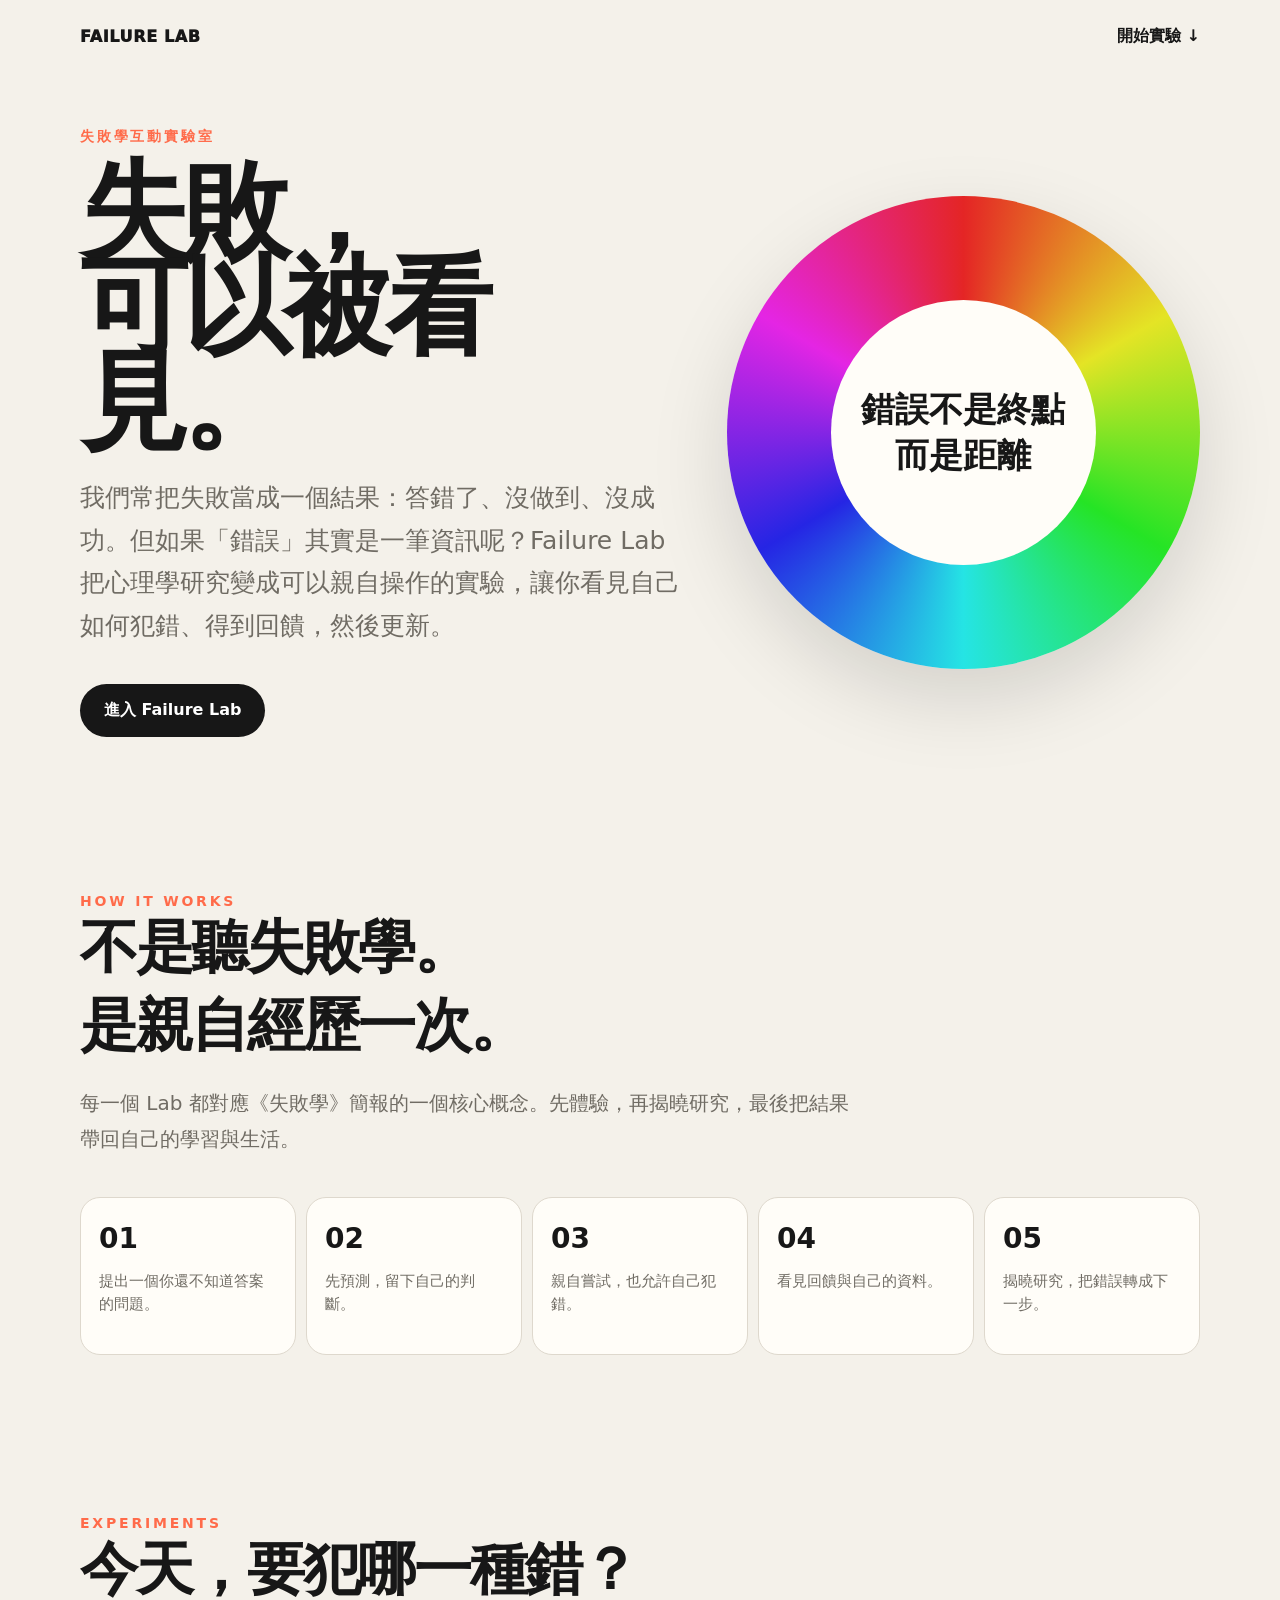
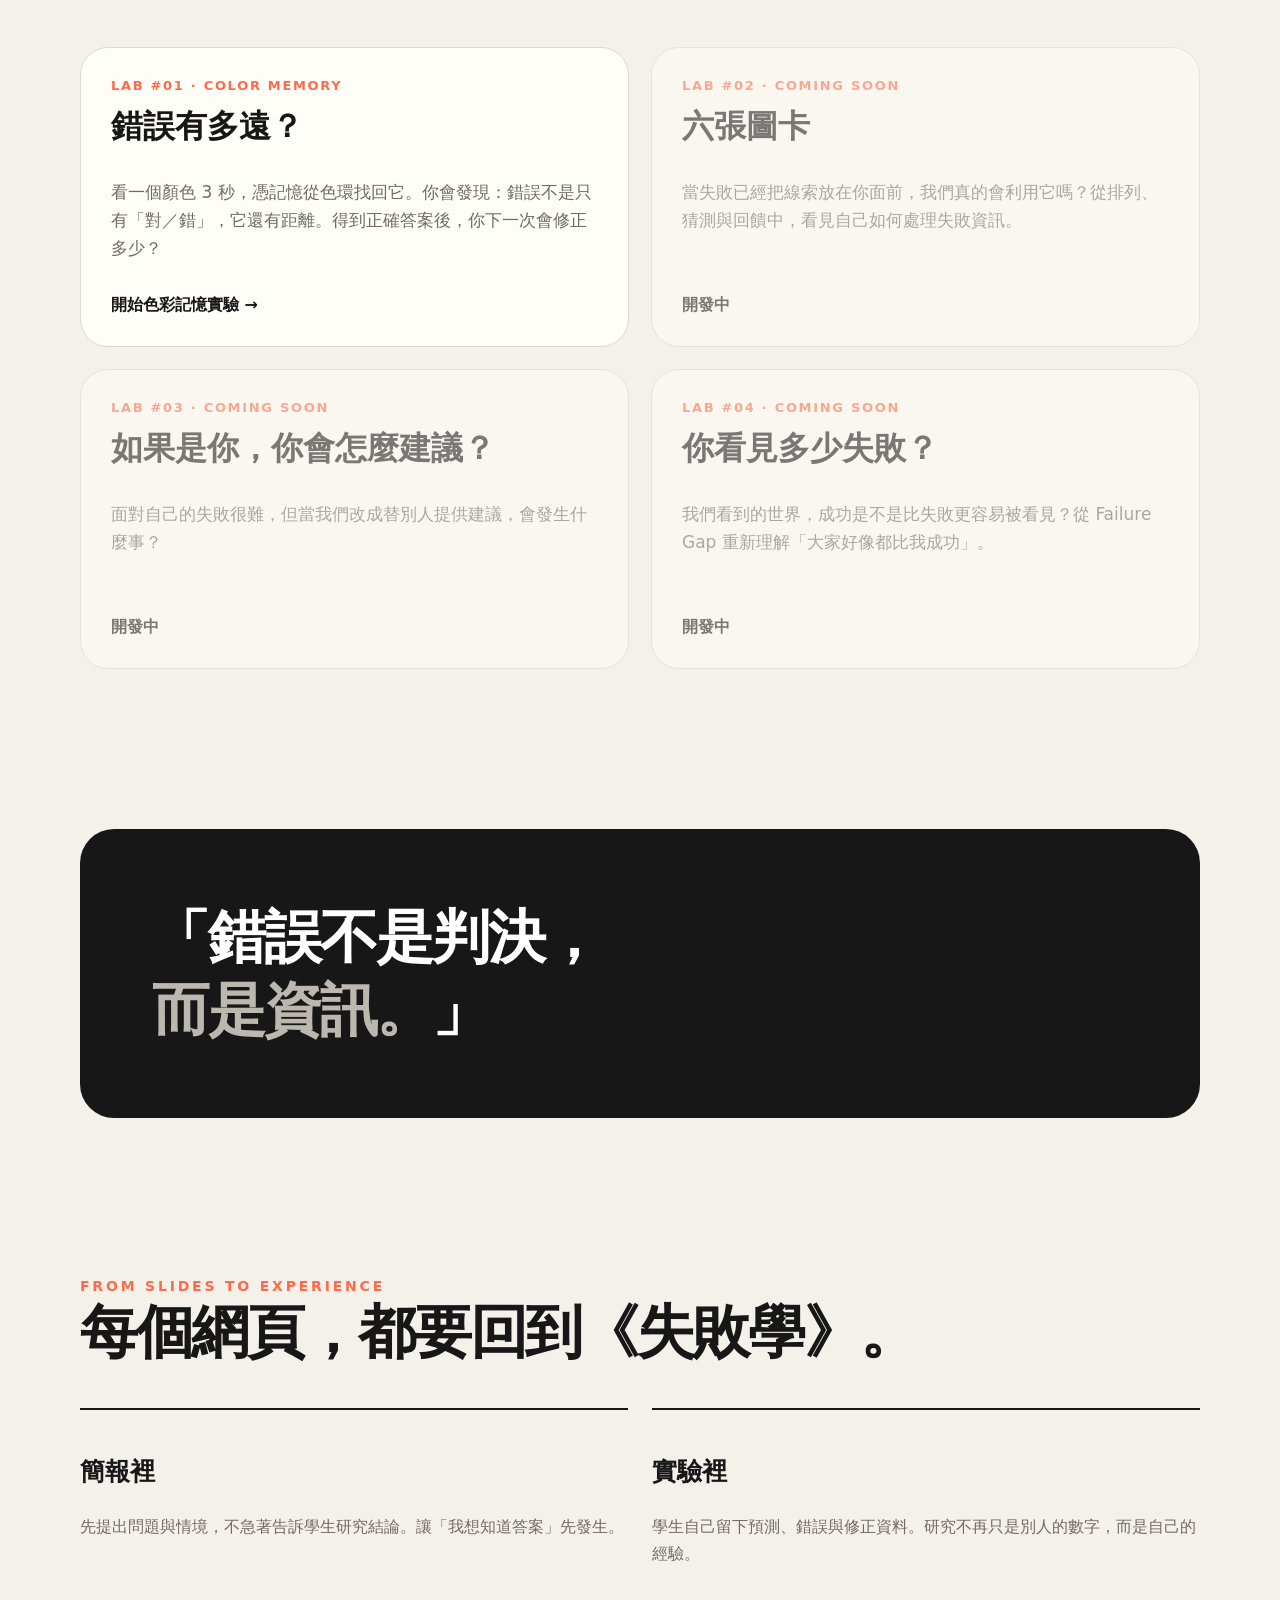
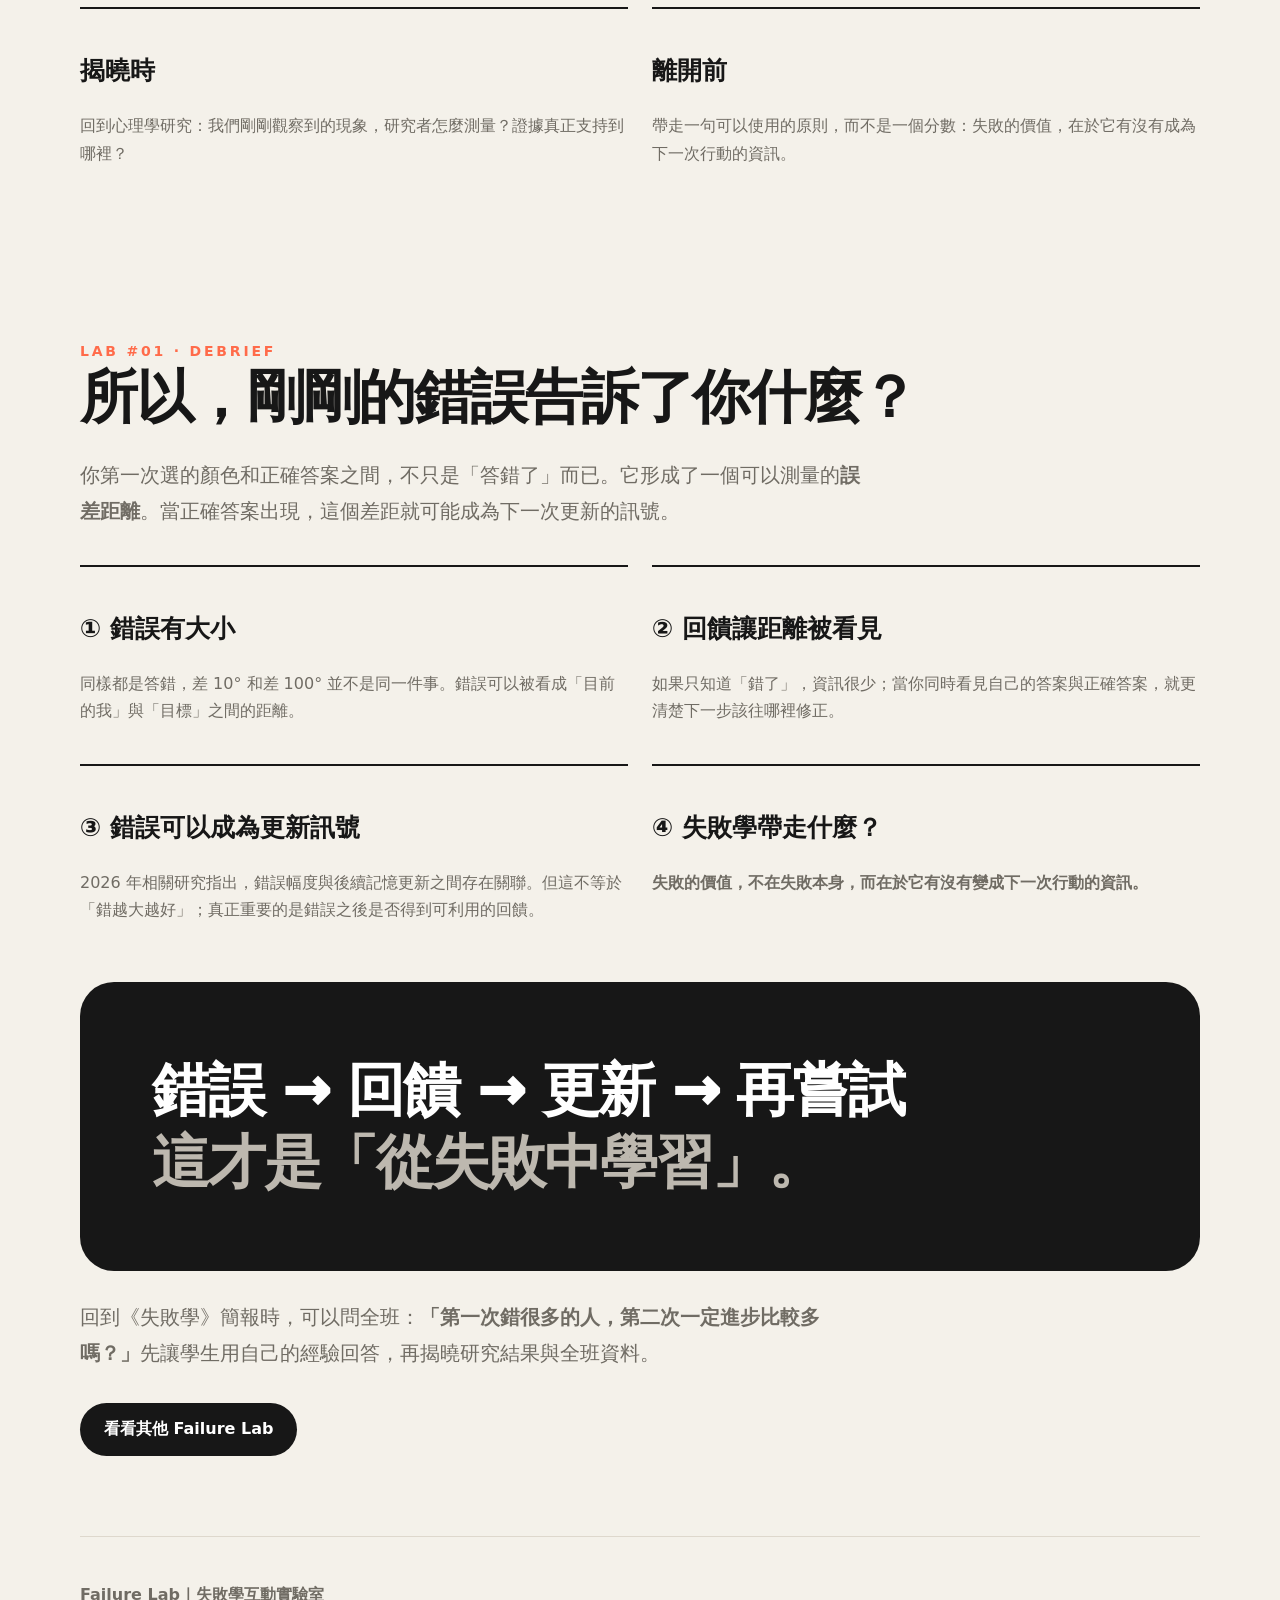
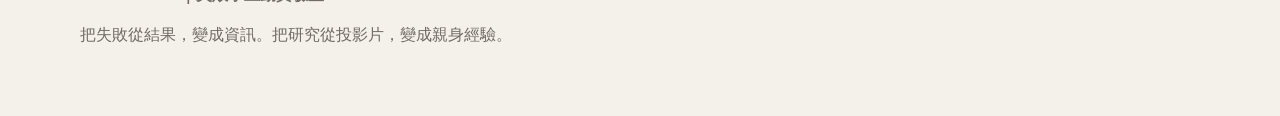
==== index.html @ 4420a2c9 "Add files via upload" ====
<!doctype html>
<html lang="zh-Hant">
<head>
<meta charset="utf-8">
<meta name="viewport" content="width=device-width,initial-scale=1">
<title>Failure Lab｜失敗學互動實驗室</title>
<style>
:root{--bg:#f4f1ea;--ink:#171717;--muted:#706c64;--paper:#fffdf8;--line:#ded8cd;--accent:#ff6b4a}
*{box-sizing:border-box}html{scroll-behavior:smooth}body{margin:0;background:var(--bg);color:var(--ink);font-family:system-ui,-apple-system,"Noto Sans TC","Microsoft JhengHei",sans-serif}
.wrap{width:min(1120px,calc(100% - 36px));margin:auto}.nav{height:72px;display:flex;align-items:center;justify-content:space-between}.brand{font-weight:950;letter-spacing:.04em}.nav a{color:inherit;text-decoration:none;font-weight:700}
.hero{min-height:74vh;display:grid;grid-template-columns:1.12fr .88fr;gap:44px;align-items:center;padding:56px 0 76px}.eyebrow{font-size:14px;font-weight:900;letter-spacing:.2em;color:var(--accent)}
h1{font-size:clamp(56px,9vw,108px);line-height:.88;letter-spacing:-.06em;margin:18px 0 28px}.hero p{font-size:clamp(19px,2.2vw,25px);line-height:1.7;color:var(--muted);max-width:720px}
.btn{display:inline-block;background:var(--ink);color:white;text-decoration:none;padding:16px 24px;border-radius:999px;font-weight:900;margin-top:12px}
.visual{aspect-ratio:1;border-radius:50%;background:conic-gradient(hsl(0 78% 52%),hsl(60 78% 52%),hsl(120 78% 52%),hsl(180 78% 52%),hsl(240 78% 52%),hsl(300 78% 52%),hsl(360 78% 52%));position:relative;box-shadow:0 30px 80px #0002}
.visual:after{content:"錯誤不是終點\A而是距離";white-space:pre;position:absolute;inset:22%;border-radius:50%;background:var(--paper);display:grid;place-items:center;text-align:center;font-size:clamp(20px,3vw,34px);font-weight:950;line-height:1.35}
section{padding:80px 0}.section-title{font-size:clamp(36px,5vw,58px);letter-spacing:-.04em;margin:0 0 18px}.lead{font-size:20px;line-height:1.8;color:var(--muted);max-width:780px}
.flow{display:grid;grid-template-columns:repeat(5,1fr);gap:10px;margin-top:40px}.step{background:var(--paper);border:1px solid var(--line);border-radius:20px;padding:24px 18px;min-height:145px}.step b{font-size:28px}.step p{font-size:15px;color:var(--muted);line-height:1.5}
.labs{display:grid;grid-template-columns:repeat(2,1fr);gap:22px;margin-top:38px}.lab{background:var(--paper);border:1px solid var(--line);border-radius:28px;padding:30px;min-height:300px;display:flex;flex-direction:column}.tag{font-size:13px;font-weight:900;letter-spacing:.13em;color:var(--accent)}.lab h3{font-size:32px;margin:12px 0}.lab p{color:var(--muted);font-size:17px;line-height:1.65}.lab a{margin-top:auto;color:var(--ink);font-weight:900;text-decoration:none}.soon{opacity:.55}
.quote{background:var(--ink);color:white;border-radius:34px;padding:clamp(34px,6vw,72px);font-size:clamp(30px,5vw,58px);font-weight:950;line-height:1.25;letter-spacing:-.035em}.quote span{color:#bdb8af}
.bridge{display:grid;grid-template-columns:1fr 1fr;gap:24px;margin-top:36px}.panel{border-top:2px solid var(--ink);padding-top:20px}.panel h3{font-size:25px}.panel p{color:var(--muted);line-height:1.7}
footer{padding:48px 0 70px;color:var(--muted);border-top:1px solid var(--line)}
@media(max-width:760px){.hero{grid-template-columns:1fr;min-height:auto}.visual{width:min(82vw,430px);margin:auto}.flow{grid-template-columns:1fr 1fr}.labs,.bridge{grid-template-columns:1fr}.hero{padding-top:35px}h1{font-size:64px}}
</style>
</head>
<body>
<div class="wrap">
<nav class="nav"><div class="brand">FAILURE LAB</div><a href="#labs">開始實驗 ↓</a></nav>
<header class="hero">
<div>
<div class="eyebrow">失敗學互動實驗室</div>
<h1>失敗，<br>可以被看見。</h1>
<p>我們常把失敗當成一個結果：答錯了、沒做到、沒成功。但如果「錯誤」其實是一筆資訊呢？Failure Lab 把心理學研究變成可以親自操作的實驗，讓你看見自己如何犯錯、得到回饋，然後更新。</p>
<a class="btn" href="#labs">進入 Failure Lab</a>
</div>
<div class="visual"></div>
</header>

<section>
<div class="eyebrow">HOW IT WORKS</div>
<h2 class="section-title">不是聽失敗學。<br>是親自經歷一次。</h2>
<p class="lead">每一個 Lab 都對應《失敗學》簡報的一個核心概念。先體驗，再揭曉研究，最後把結果帶回自己的學習與生活。</p>
<div class="flow">
<div class="step"><b>01</b><p>提出一個你還不知道答案的問題。</p></div>
<div class="step"><b>02</b><p>先預測，留下自己的判斷。</p></div>
<div class="step"><b>03</b><p>親自嘗試，也允許自己犯錯。</p></div>
<div class="step"><b>04</b><p>看見回饋與自己的資料。</p></div>
<div class="step"><b>05</b><p>揭曉研究，把錯誤轉成下一步。</p></div>
</div>
</section>

<section id="labs">
<div class="eyebrow">EXPERIMENTS</div>
<h2 class="section-title">今天，要犯哪一種錯？</h2>
<div class="labs">
<article class="lab">
<div class="tag">LAB #01 · COLOR MEMORY</div>
<h3>錯誤有多遠？</h3>
<p>看一個顏色 3 秒，憑記憶從色環找回它。你會發現：錯誤不是只有「對／錯」，它還有距離。得到正確答案後，你下一次會修正多少？</p>
<a href="color-memory/index.html">開始色彩記憶實驗 →</a>
</article>
<article class="lab soon">
<div class="tag">LAB #02 · COMING SOON</div>
<h3>六張圖卡</h3>
<p>當失敗已經把線索放在你面前，我們真的會利用它嗎？從排列、猜測與回饋中，看見自己如何處理失敗資訊。</p>
<a href="javascript:void(0)">開發中</a>
</article>
<article class="lab soon">
<div class="tag">LAB #03 · COMING SOON</div>
<h3>如果是你，你會怎麼建議？</h3>
<p>面對自己的失敗很難，但當我們改成替別人提供建議，會發生什麼事？</p>
<a href="javascript:void(0)">開發中</a>
</article>
<article class="lab soon">
<div class="tag">LAB #04 · COMING SOON</div>
<h3>你看見多少失敗？</h3>
<p>我們看到的世界，成功是不是比失敗更容易被看見？從 Failure Gap 重新理解「大家好像都比我成功」。</p>
<a href="javascript:void(0)">開發中</a>
</article>
</div>
</section>

<section>
<div class="quote">「錯誤不是判決，<br><span>而是資訊。</span>」</div>
</section>

<section>
<div class="eyebrow">FROM SLIDES TO EXPERIENCE</div>
<h2 class="section-title">每個網頁，都要回到《失敗學》。</h2>
<div class="bridge">
<div class="panel"><h3>簡報裡</h3><p>先提出問題與情境，不急著告訴學生研究結論。讓「我想知道答案」先發生。</p></div>
<div class="panel"><h3>實驗裡</h3><p>學生自己留下預測、錯誤與修正資料。研究不再只是別人的數字，而是自己的經驗。</p></div>
<div class="panel"><h3>揭曉時</h3><p>回到心理學研究：我們剛剛觀察到的現象，研究者怎麼測量？證據真正支持到哪裡？</p></div>
<div class="panel"><h3>離開前</h3><p>帶走一句可以使用的原則，而不是一個分數：失敗的價值，在於它有沒有成為下一次行動的資訊。</p></div>
</div>
</section>


<section id="lab01-conclusion">
<div class="eyebrow">LAB #01 · DEBRIEF</div>
<h2 class="section-title">所以，剛剛的錯誤告訴了你什麼？</h2>
<p class="lead">你第一次選的顏色和正確答案之間，不只是「答錯了」而已。它形成了一個可以測量的<strong>誤差距離</strong>。當正確答案出現，這個差距就可能成為下一次更新的訊號。</p>
<div class="bridge">
<div class="panel"><h3>① 錯誤有大小</h3><p>同樣都是答錯，差 10° 和差 100° 並不是同一件事。錯誤可以被看成「目前的我」與「目標」之間的距離。</p></div>
<div class="panel"><h3>② 回饋讓距離被看見</h3><p>如果只知道「錯了」，資訊很少；當你同時看見自己的答案與正確答案，就更清楚下一步該往哪裡修正。</p></div>
<div class="panel"><h3>③ 錯誤可以成為更新訊號</h3><p>2026 年相關研究指出，錯誤幅度與後續記憶更新之間存在關聯。但這不等於「錯越大越好」；真正重要的是錯誤之後是否得到可利用的回饋。</p></div>
<div class="panel"><h3>④ 失敗學帶走什麼？</h3><p><strong>失敗的價值，不在失敗本身，而在於它有沒有變成下一次行動的資訊。</strong></p></div>
</div>
<div class="quote" style="margin-top:42px">錯誤 → 回饋 → 更新 → 再嘗試<br><span>這才是「從失敗中學習」。</span></div>
<p class="lead" style="margin-top:28px">回到《失敗學》簡報時，可以問全班：<strong>「第一次錯很多的人，第二次一定進步比較多嗎？」</strong>先讓學生用自己的經驗回答，再揭曉研究結果與全班資料。</p>
<a class="btn" href="#labs">看看其他 Failure Lab</a>
</section>

<footer><b>Failure Lab｜失敗學互動實驗室</b><br><br>把失敗從結果，變成資訊。把研究從投影片，變成親身經驗。</footer>
</div>
</body></html>
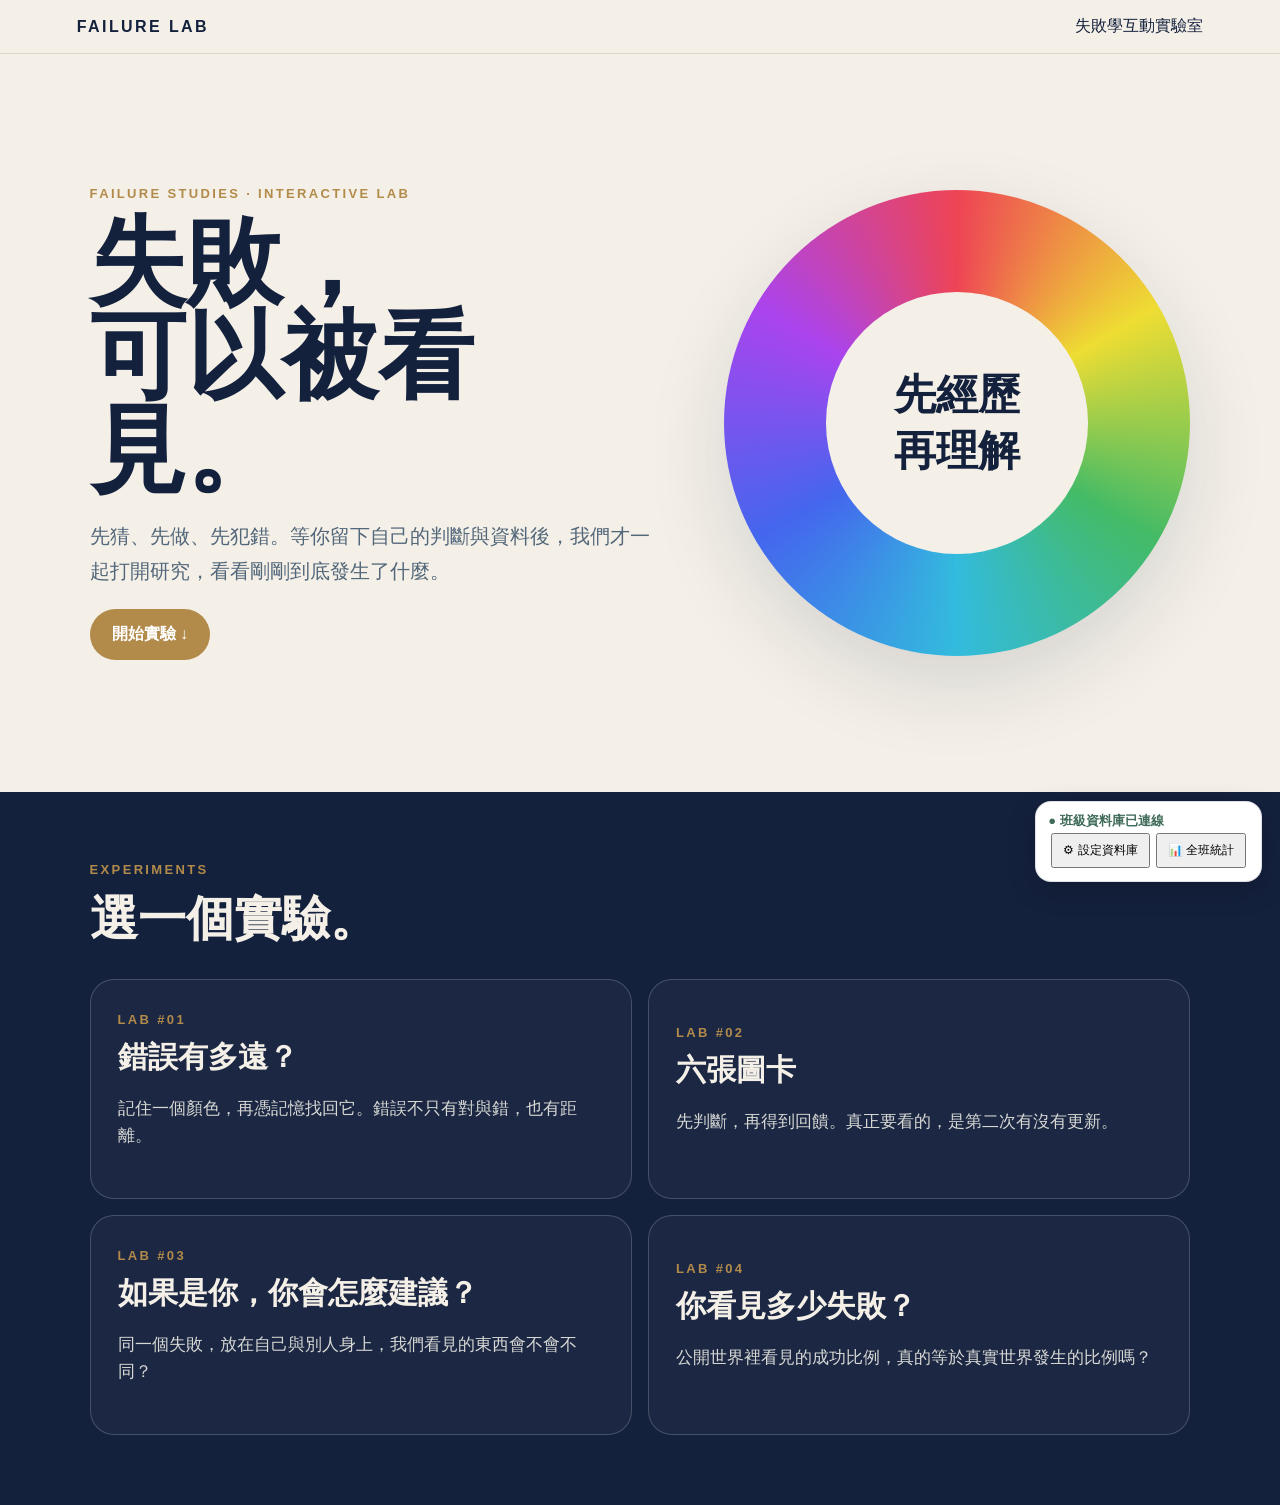
==== commit 3a3c1d98: "Add files via upload" ====
--- a/index.html
+++ b/index.html
@@ -1,115 +1,241 @@
 <!doctype html>
-<html lang="zh-Hant">
-<head>
-<meta charset="utf-8">
-<meta name="viewport" content="width=device-width,initial-scale=1">
+<html lang="zh-Hant"><head><meta charset="utf-8"><meta name="viewport" content="width=device-width,initial-scale=1">
 <title>Failure Lab｜失敗學互動實驗室</title>
 <style>
-:root{--bg:#f4f1ea;--ink:#171717;--muted:#706c64;--paper:#fffdf8;--line:#ded8cd;--accent:#ff6b4a}
-*{box-sizing:border-box}html{scroll-behavior:smooth}body{margin:0;background:var(--bg);color:var(--ink);font-family:system-ui,-apple-system,"Noto Sans TC","Microsoft JhengHei",sans-serif}
-.wrap{width:min(1120px,calc(100% - 36px));margin:auto}.nav{height:72px;display:flex;align-items:center;justify-content:space-between}.brand{font-weight:950;letter-spacing:.04em}.nav a{color:inherit;text-decoration:none;font-weight:700}
-.hero{min-height:74vh;display:grid;grid-template-columns:1.12fr .88fr;gap:44px;align-items:center;padding:56px 0 76px}.eyebrow{font-size:14px;font-weight:900;letter-spacing:.2em;color:var(--accent)}
-h1{font-size:clamp(56px,9vw,108px);line-height:.88;letter-spacing:-.06em;margin:18px 0 28px}.hero p{font-size:clamp(19px,2.2vw,25px);line-height:1.7;color:var(--muted);max-width:720px}
-.btn{display:inline-block;background:var(--ink);color:white;text-decoration:none;padding:16px 24px;border-radius:999px;font-weight:900;margin-top:12px}
-.visual{aspect-ratio:1;border-radius:50%;background:conic-gradient(hsl(0 78% 52%),hsl(60 78% 52%),hsl(120 78% 52%),hsl(180 78% 52%),hsl(240 78% 52%),hsl(300 78% 52%),hsl(360 78% 52%));position:relative;box-shadow:0 30px 80px #0002}
-.visual:after{content:"錯誤不是終點\A而是距離";white-space:pre;position:absolute;inset:22%;border-radius:50%;background:var(--paper);display:grid;place-items:center;text-align:center;font-size:clamp(20px,3vw,34px);font-weight:950;line-height:1.35}
-section{padding:80px 0}.section-title{font-size:clamp(36px,5vw,58px);letter-spacing:-.04em;margin:0 0 18px}.lead{font-size:20px;line-height:1.8;color:var(--muted);max-width:780px}
-.flow{display:grid;grid-template-columns:repeat(5,1fr);gap:10px;margin-top:40px}.step{background:var(--paper);border:1px solid var(--line);border-radius:20px;padding:24px 18px;min-height:145px}.step b{font-size:28px}.step p{font-size:15px;color:var(--muted);line-height:1.5}
-.labs{display:grid;grid-template-columns:repeat(2,1fr);gap:22px;margin-top:38px}.lab{background:var(--paper);border:1px solid var(--line);border-radius:28px;padding:30px;min-height:300px;display:flex;flex-direction:column}.tag{font-size:13px;font-weight:900;letter-spacing:.13em;color:var(--accent)}.lab h3{font-size:32px;margin:12px 0}.lab p{color:var(--muted);font-size:17px;line-height:1.65}.lab a{margin-top:auto;color:var(--ink);font-weight:900;text-decoration:none}.soon{opacity:.55}
-.quote{background:var(--ink);color:white;border-radius:34px;padding:clamp(34px,6vw,72px);font-size:clamp(30px,5vw,58px);font-weight:950;line-height:1.25;letter-spacing:-.035em}.quote span{color:#bdb8af}
-.bridge{display:grid;grid-template-columns:1fr 1fr;gap:24px;margin-top:36px}.panel{border-top:2px solid var(--ink);padding-top:20px}.panel h3{font-size:25px}.panel p{color:var(--muted);line-height:1.7}
-footer{padding:48px 0 70px;color:var(--muted);border-top:1px solid var(--line)}
-@media(max-width:760px){.hero{grid-template-columns:1fr;min-height:auto}.visual{width:min(82vw,430px);margin:auto}.flow{grid-template-columns:1fr 1fr}.labs,.bridge{grid-template-columns:1fr}.hero{padding-top:35px}h1{font-size:64px}}
-</style>
-</head>
-<body>
-<div class="wrap">
-<nav class="nav"><div class="brand">FAILURE LAB</div><a href="#labs">開始實驗 ↓</a></nav>
-<header class="hero">
-<div>
-<div class="eyebrow">失敗學互動實驗室</div>
-<h1>失敗，<br>可以被看見。</h1>
-<p>我們常把失敗當成一個結果：答錯了、沒做到、沒成功。但如果「錯誤」其實是一筆資訊呢？Failure Lab 把心理學研究變成可以親自操作的實驗，讓你看見自己如何犯錯、得到回饋，然後更新。</p>
-<a class="btn" href="#labs">進入 Failure Lab</a>
-</div>
-<div class="visual"></div>
-</header>
-
-<section>
-<div class="eyebrow">HOW IT WORKS</div>
-<h2 class="section-title">不是聽失敗學。<br>是親自經歷一次。</h2>
-<p class="lead">每一個 Lab 都對應《失敗學》簡報的一個核心概念。先體驗，再揭曉研究，最後把結果帶回自己的學習與生活。</p>
-<div class="flow">
-<div class="step"><b>01</b><p>提出一個你還不知道答案的問題。</p></div>
-<div class="step"><b>02</b><p>先預測，留下自己的判斷。</p></div>
-<div class="step"><b>03</b><p>親自嘗試，也允許自己犯錯。</p></div>
-<div class="step"><b>04</b><p>看見回饋與自己的資料。</p></div>
-<div class="step"><b>05</b><p>揭曉研究，把錯誤轉成下一步。</p></div>
-</div>
-</section>
-
-<section id="labs">
-<div class="eyebrow">EXPERIMENTS</div>
-<h2 class="section-title">今天，要犯哪一種錯？</h2>
-<div class="labs">
-<article class="lab">
-<div class="tag">LAB #01 · COLOR MEMORY</div>
-<h3>錯誤有多遠？</h3>
-<p>看一個顏色 3 秒，憑記憶從色環找回它。你會發現：錯誤不是只有「對／錯」，它還有距離。得到正確答案後，你下一次會修正多少？</p>
-<a href="color-memory/index.html">開始色彩記憶實驗 →</a>
-</article>
-<article class="lab soon">
-<div class="tag">LAB #02 · COMING SOON</div>
-<h3>六張圖卡</h3>
-<p>當失敗已經把線索放在你面前，我們真的會利用它嗎？從排列、猜測與回饋中，看見自己如何處理失敗資訊。</p>
-<a href="javascript:void(0)">開發中</a>
-</article>
-<article class="lab soon">
-<div class="tag">LAB #03 · COMING SOON</div>
-<h3>如果是你，你會怎麼建議？</h3>
-<p>面對自己的失敗很難，但當我們改成替別人提供建議，會發生什麼事？</p>
-<a href="javascript:void(0)">開發中</a>
-</article>
-<article class="lab soon">
-<div class="tag">LAB #04 · COMING SOON</div>
-<h3>你看見多少失敗？</h3>
-<p>我們看到的世界，成功是不是比失敗更容易被看見？從 Failure Gap 重新理解「大家好像都比我成功」。</p>
-<a href="javascript:void(0)">開發中</a>
-</article>
-</div>
-</section>
-
-<section>
-<div class="quote">「錯誤不是判決，<br><span>而是資訊。</span>」</div>
-</section>
-
-<section>
-<div class="eyebrow">FROM SLIDES TO EXPERIENCE</div>
-<h2 class="section-title">每個網頁，都要回到《失敗學》。</h2>
-<div class="bridge">
-<div class="panel"><h3>簡報裡</h3><p>先提出問題與情境，不急著告訴學生研究結論。讓「我想知道答案」先發生。</p></div>
-<div class="panel"><h3>實驗裡</h3><p>學生自己留下預測、錯誤與修正資料。研究不再只是別人的數字，而是自己的經驗。</p></div>
-<div class="panel"><h3>揭曉時</h3><p>回到心理學研究：我們剛剛觀察到的現象，研究者怎麼測量？證據真正支持到哪裡？</p></div>
-<div class="panel"><h3>離開前</h3><p>帶走一句可以使用的原則，而不是一個分數：失敗的價值，在於它有沒有成為下一次行動的資訊。</p></div>
-</div>
-</section>
-
-
-<section id="lab01-conclusion">
-<div class="eyebrow">LAB #01 · DEBRIEF</div>
-<h2 class="section-title">所以，剛剛的錯誤告訴了你什麼？</h2>
-<p class="lead">你第一次選的顏色和正確答案之間，不只是「答錯了」而已。它形成了一個可以測量的<strong>誤差距離</strong>。當正確答案出現，這個差距就可能成為下一次更新的訊號。</p>
-<div class="bridge">
-<div class="panel"><h3>① 錯誤有大小</h3><p>同樣都是答錯，差 10° 和差 100° 並不是同一件事。錯誤可以被看成「目前的我」與「目標」之間的距離。</p></div>
-<div class="panel"><h3>② 回饋讓距離被看見</h3><p>如果只知道「錯了」，資訊很少；當你同時看見自己的答案與正確答案，就更清楚下一步該往哪裡修正。</p></div>
-<div class="panel"><h3>③ 錯誤可以成為更新訊號</h3><p>2026 年相關研究指出，錯誤幅度與後續記憶更新之間存在關聯。但這不等於「錯越大越好」；真正重要的是錯誤之後是否得到可利用的回饋。</p></div>
-<div class="panel"><h3>④ 失敗學帶走什麼？</h3><p><strong>失敗的價值，不在失敗本身，而在於它有沒有變成下一次行動的資訊。</strong></p></div>
-</div>
-<div class="quote" style="margin-top:42px">錯誤 → 回饋 → 更新 → 再嘗試<br><span>這才是「從失敗中學習」。</span></div>
-<p class="lead" style="margin-top:28px">回到《失敗學》簡報時，可以問全班：<strong>「第一次錯很多的人，第二次一定進步比較多嗎？」</strong>先讓學生用自己的經驗回答，再揭曉研究結果與全班資料。</p>
-<a class="btn" href="#labs">看看其他 Failure Lab</a>
-</section>
-
-<footer><b>Failure Lab｜失敗學互動實驗室</b><br><br>把失敗從結果，變成資訊。把研究從投影片，變成親身經驗。</footer>
-</div>
-</body></html>+:root{--ivory:#F4F0E8;--navy:#14213D;--gold:#B28A4A;--storm:#53677A}
+*{box-sizing:border-box}body{margin:0;background:var(--ivory);color:var(--navy);font-family:"Microsoft JhengHei","Noto Sans TC",sans-serif}
+button{font:inherit;cursor:pointer}.screen{display:none;min-height:100vh}.screen.active{display:block}
+nav{display:flex;justify-content:space-between;align-items:center;padding:16px 6vw;border-bottom:1px solid #ddd5c8}.brand{font-weight:900;letter-spacing:.15em}.back{border:0;background:none;color:inherit;font-weight:700}
+.hero{min-height:82vh;display:grid;grid-template-columns:1.1fr .9fr;gap:5vw;align-items:center;padding:7vw}
+.k{font-size:13px;letter-spacing:.18em;color:var(--gold);font-weight:900}.hero h1,.labbox h1{font-size:clamp(44px,8vw,96px);line-height:.98;margin:14px 0 22px}.hero p,.labbox p{font-size:20px;line-height:1.75;color:var(--storm)}
+.wheel{aspect-ratio:1;border-radius:50%;background:conic-gradient(#e45,#ed3,#4b6,#3bd,#46e,#a4e,#e45);display:grid;place-items:center;box-shadow:0 30px 80px #14213D22}.wheel:after{content:"先經歷\A再理解";white-space:pre;display:grid;place-items:center;text-align:center;width:56%;aspect-ratio:1;border-radius:50%;background:var(--ivory);font-size:clamp(22px,4vw,42px);font-weight:900}
+.homeLabs{padding:70px 7vw;background:#14213D;color:#F4F0E8}.homeLabs h2{font-size:48px;margin:10px 0}.cards{display:grid;grid-template-columns:1fr 1fr;gap:16px;margin-top:28px}.card{border:1px solid #ffffff30;border-radius:24px;padding:27px;background:#ffffff08;text-align:left;color:#F4F0E8;min-height:220px}.card:hover{background:#ffffff10}.card h3{font-size:30px;margin:10px 0}.card p{color:#d7d8d4;font-size:17px;line-height:1.6}
+.labmain{min-height:calc(100vh - 60px);display:grid;place-items:center;padding:30px;background:#050607;color:#F4F0E8}.labbox{width:min(900px,96vw);background:#14213D;border:1px solid #53677A;border-radius:28px;padding:clamp(26px,5vw,52px);text-align:center}.labbox h1{font-size:clamp(38px,7vw,66px)}
+.primary,.choice{border:0;padding:15px 22px;border-radius:999px;font-weight:800}.primary{background:var(--gold);color:white}.choice{background:#F4F0E8;color:#14213D;border-radius:17px;min-height:80px}.grid{display:grid;grid-template-columns:1fr 1fr;gap:12px;margin:24px 0}.note{background:#F4F0E8;color:#14213D;text-align:left;border-radius:18px;padding:20px;margin:22px 0;line-height:1.7}.big{font-size:52px;font-weight:900}input[type=range]{width:90%}textarea{width:100%;min-height:130px;border:0;border-radius:16px;padding:15px;font:inherit}
+.reveal{text-align:left}.reveal h2{font-size:32px}.lecture{border-left:4px solid var(--gold);padding:13px 18px;margin:14px 0;background:#ffffff0a}.lecture b{color:#d5b477}.lecture p{font-size:17px;margin:7px 0;color:#ddd}.actions{display:flex;gap:10px;justify-content:center;flex-wrap:wrap;margin-top:25px}
+@media(max-width:750px){.hero{grid-template-columns:1fr}.cards,.grid{grid-template-columns:1fr}.wheel{max-width:420px}}
+
+.plantTray{display:grid;grid-template-columns:repeat(3,1fr);gap:12px;margin:20px 0}
+.plantCard{background:#fff;color:#14213D;border-radius:16px;padding:8px;border:2px solid transparent;cursor:grab;box-shadow:0 8px 24px #0002}
+.plantCard img{width:100%;height:125px;object-fit:cover;border-radius:11px;display:block}
+.plantCard strong{display:block;padding:9px 4px 5px;font-size:17px}
+.seasonGrid{display:grid;grid-template-columns:repeat(4,1fr);gap:10px;margin:20px 0}
+.seasonBox{min-height:185px;border:2px dashed #ffffff55;border-radius:18px;padding:10px;background:#ffffff08}
+.seasonBox h3{margin:2px 0 10px;color:#d5b477}.seasonBox.dragover{border-color:#B28A4A;background:#ffffff12}
+.seasonBox .plantCard{margin:8px 0}.seasonBox .plantCard img{height:75px}
+.compare{display:grid;grid-template-columns:1fr 1fr;gap:12px;text-align:left}.compare .note{margin:0}
+.minirow{padding:7px 0;border-bottom:1px solid #14213D22}.good{color:#46665B;font-weight:900}.changed{color:#A24A32;font-weight:900}
+@media(max-width:750px){.plantTray{grid-template-columns:repeat(2,1fr)}.seasonGrid{grid-template-columns:1fr 1fr}.compare{grid-template-columns:1fr}}
+
+.dbbar{position:fixed;right:18px;bottom:18px;z-index:50;background:#fff;color:#14213D;
+border:1px solid #14213D22;border-radius:16px;padding:10px 12px;box-shadow:0 8px 28px #0003;
+font-size:13px;max-width:320px}
+.dbbar button{padding:7px 10px;margin:3px;font-size:12px}
+.dbok{color:#3f6b58;font-weight:800}.dboff{color:#9a513f;font-weight:800}
+</style></head><body>
+
+<section id="home" class="screen active">
+<nav><div class="brand">FAILURE LAB</div><div>失敗學互動實驗室</div></nav>
+<header class="hero"><div><div class="k">FAILURE STUDIES · INTERACTIVE LAB</div><h1>失敗，<br>可以被看見。</h1><p>先猜、先做、先犯錯。等你留下自己的判斷與資料後，我們才一起打開研究，看看剛剛到底發生了什麼。</p><button class="primary" onclick="document.getElementById('labs').scrollIntoView()">開始實驗 ↓</button></div><div class="wheel"></div></header>
+<section id="labs" class="homeLabs"><div class="k">EXPERIMENTS</div><h2>選一個實驗。</h2><div class="cards">
+<button class="card" onclick="openLab('color')"><div class="k">LAB #01</div><h3>錯誤有多遠？</h3><p>記住一個顏色，再憑記憶找回它。錯誤不只有對與錯，也有距離。</p></button>
+<button class="card" onclick="openLab('cards')"><div class="k">LAB #02</div><h3>六張圖卡</h3><p>先判斷，再得到回饋。真正要看的，是第二次有沒有更新。</p></button>
+<button class="card" onclick="openLab('advice')"><div class="k">LAB #03</div><h3>如果是你，你會怎麼建議？</h3><p>同一個失敗，放在自己與別人身上，我們看見的東西會不會不同？</p></button>
+<button class="card" onclick="openLab('gap')"><div class="k">LAB #04</div><h3>你看見多少失敗？</h3><p>公開世界裡看見的成功比例，真的等於真實世界發生的比例嗎？</p></button>
+</div></section></section>
+
+<section id="lab" class="screen"><nav style="background:#050607;color:#F4F0E8;border-color:#ffffff22"><button class="back" onclick="goHome()">← FAILURE LAB</button><div>先體驗，再揭曉</div></nav><main class="labmain"><div id="box" class="labbox"></div></main></section>
+
+<script>
+
+const EMBEDDED_LECTURE_B64 = '[base64]/[base64]/PGJyPlDvvJrlj6bplovorJvogIXoppbnqpc8YnI+R++8mumggemdoue4veimvTxicj5S77ya6YeN5pKt55W26aCB5YuV55WrPGJyPkjvvJrlv6vmjbfpjbU8YnI+RXNj77ya5pS26LW36Z2i5p2/[base64]/55So5a6D44CCIiwKICAgICAgIlNUT1JZIjogIuS7iuWkqeS4jeaKiuaMq+aVl+e+juWMluaIkOW/heeEtueahOaIkOmVt+OAguaIkeWAkeimgee3tOe/kui+qOiqjeWFtuS4reeahOizh+ioiu+8jOWGjeaxuuWumuimgeW+gOWTquijoei1sOOAgiIsCiAgICAgICJQT0lOVCI6ICLkuI3mmK/mlZnkvaDkuI3opoHlpLHmlZfvvIzvvJvogIzmmK/mlZnkvaDmgI7purzkvb/nlKjlpLHmlZfjgIIiLAogICAgICAiVFJBTlNJVElPTiI6ICLmjqXokZfpgLLlhaXvvJrlvp7lj5fmjKvliLDph43llZ/[base64]/[base64]/lOOAgiIsCiAgICAgICJQT0lOVCI6ICLnnIvopovvvJvmib/[base64]/g+WVj+mhjOmWi+WPo++8mjAxIOeci+imi+WkseaVlyIsCiAgICAgICJTVE9SWSI6ICLoq4vmg7PotbfkuIDkvY3nnIvkvLzkuIDot6/poIbpgYLnmoTkurrjgILmiJHlgJHku4rlpKnlhYjkuI3liKTmlrfog73lipvvvIzlhYjmqqLmn6Xoh6rlt7Hnqbbnq5/[base64]/[base64]/poYzplovlj6PvvJrpgqPkupvnnIvotbfkvobpoIbpgYLnmoTkurrvvIznnJ/[base64]/vumPoSIsCiAgICAibm90ZXMiOiB7CiAgICAgICJPUEVOIjogIuS7pemAmeS4gOmggeeahOaguOW/g+WVj+mhjOmWi+WPo++8muaIkeWAkeeci+imi+eahO+8jOe2k+mBjumBuOaThyIsCiAgICAgICJTVE9SWSI6ICLlj6bkuIDlgbTmmK/mnKrlhazplovnmoTntpPpgY7vvJrmspLmnInlm57pn7PnmoTnlLPoq4vjgIHmlLnkuoblj4jmlLnnmoTnqL/ku7bjgILpgJnmmK/ml6XluLjkvovlrZDvvIzkuI3og73mjqjoq5bmr4/lgIvkurrmiJbmr4/[base64]/mlZnlrbjnpLrkvovvvJvkuI3kvZzngrrnoJTnqbbntZDoq5bjgIIiCiAgICB9CiAgfSwKICB7CiAgICAiaWQiOiA2LAogICAgImtpbmQiOiAiaGVybyIsCiAgICAidGl0bGUiOiBbCiAgICAgICLkvaDnnIvliLDnmoTvvIzlj6rmmK/msLTpnaLjgIIiCiAgICBdLAogICAgImJvZHkiOiBbXSwKICAgICJ2aXN1YWwiOiAiaWNlYmVyZyIsCiAgICAic3RhZ2UiOiAwLAogICAgIm9yaWdpbmFsVGl0bGUiOiAiSGVybyBWaXN1YWwgMDHvvJrlhrDlsbHlhajmma/lnJYiLAogICAgIm5vdGVzIjogewogICAgICAiT1BFTiI6ICLlhYjliKXmgKXokZforoDlrZfvvIznnIvnnIvmsLTpnaLkuIvpgoTmnInlpJrlsJHmnbHopb/[base64]/[base64]/g+WVj+mhjOmWi+WPo++8muWFqeeoruioiuiZn++8jOS4jeS4gOaoo+Wkp+iBsiIsCiAgICAgICJTVE9SWSI6ICLlj6/opovmgKfoiIfnmbznlJ/poLvnjofkuI3lkIzjgILlhazplovnmoTmiJDlsLHlrrnmmJPnlZnkuIvntIDpjITvvIznp4HkurrmjKvmipjlj6/og73mspLmnInooqvliIbkuqvjgILkuI3mmK/miYDmnInlpLHmlZfpg73ooqvpmrHol4/vvIzkuZ/kuI3mmK/miYDmnInmiJDlip/[base64]/[base64]/[base64]/[base64]/ooqvpmrHolL3vvJ8iLAogICAgIm5vdGVzIjogewogICAgICAiT1BFTiI6ICLku6XpgJnkuIDpoIHnmoTmoLjlv4PllY/[base64]/g+WVj+mhjOmWi+WPo++8muWIpeaLv+iHquW3seeahOW5leW+jOiKsee1ru+8jOWOu+avlOWIpeS6uueahOmgkOWRiueJh+OAgiIsCiAgICAgICJTVE9SWSI6ICIyNOWwj+aZguavjeW4tuiIhzLliIbpkJjpoJDlkYrmmK/mr5TllrvvvIzkuI3mmK/mmYLplpPkvb/[base64]/[base64]/[base64]/[base64]/poYzplovlj6PvvJrmiorjgIzku5blvojpoIbjgI3mlLnmiJDkuIDlgIvllY/[base64]/[base64]/poYzplovlj6PvvJrkvaDnnIvliLDnmoTlj6rmmK/ntZDmnpzvvIzkuI3mmK/mlbTlgIvpgY7nqIvjgILkvaDmspLnnIvliLDvvIzkuI3ku6PooajlroPmspLmnInnmbznlJ/[base64]/[base64]/kuYvmr43vvJ/[base64]/poYzplovlj6PvvJrlpLHmlZfngrrmiJDlip/[base64]/[base64]/[base64]/kuacquW/[base64]/kuacquW/[base64]/g+WVj+mhjOmWi+WPo++8muizh+ioiuebuOWQjO+8jOWtuOe/kuacquW/heebuOWQjCIsCiAgICAgICJTVE9SWSI6ICLnlKjmlrnlkJHmgKfmr5TovIPvvIzkuI3nlavmspLmnInljp/lp4vmlbjmk5rnmoTmn7Hni4DlnJbjgILliKrpmaTlpLHmlZfntYTkuIDlvovpmY3liLA1MCXjgIHlrozlhajoqJjkuI3kvY/lkoznn63mmqvlpLHljrvog73lipvnmoTms5vljJbjgILpgJnkuI3mmK/mr4/[base64]/[base64]/[base64]/vvJ/vvJvmiJHmmK/kuI3mmK/lvojlt67vvJ8iLAogICAgICAiVFJBTlNJVElPTiI6ICLmjqXokZfpgLLlhaXvvJrllY/poYzkuI3mmK/lpLHmlZfmspLmnInos4foqIrjgILmmK/[base64]/poYzkuI3mmK/[base64]/poYzplovlj6PvvJrllY/poYzkuI3mmK/lpLHmlZfmspLmnInos4foqIrjgILmmK/[base64]/[base64]/tei3r+W+ke+8jOS4pumdnuavj+WAi+S6uumDveW/heeEtui1sOWujOaVtOainemPiOOAguacgOW+jOS4gOagvOaYr+i8g+WwkeWtuOe/ku+8jOiAjOmdnuWujOWFqOaykuacieWtuOe/kuOAguipouWVj+ingOecvuWcqOWTquS4gOagvOacgOacieaEn+OAgiIsCiAgICAgICJQT0lOVCI6ICLlpLHmlZfvvJvoh6rmiJHlqIHohIXvvJvnp7vplovms6jmhI/lipvvvJvos4foqIrmnKromZXnkIbvvJvovIPlsJHlrbjnv5IiLAogICAgICAiVFJBTlNJVElPTiI6ICLmjqXokZfpgLLlhaXvvJrmj5vmiJDliKXkurrnmoTlpLHmlZflkaLvvJ/[base64]/[base64]/q+OAgiIsCiAgICAgICJQT0lOVCI6ICLnoJTnqbbkuK3nmoTml4Hop4DogIXvvIzvvJvkuZ/[base64]/neeVmeS6uueahOWwiuWatO+8jOS5n+S/neeVmeaDhee3kuOAguaKiuiqnuWPpeaUueaIkOWFt+mrlOS6i+S7tu+8jOaJjeacieWcsOaWueaqouafpeaWueazleOAgeeSsOWig+WSjOizh+a6kO+8jOS4pumdnuaKiuS6uueVtuS9nOapn+WZqOOAgiIsCiAgICAgICJQT0lOVCI6ICLmiJHmmK/lgIvmspLnlKjnmoTkurrvvJvpgJnmrKHmlrnms5XmspLmnInpgZTliLDpoJDmnJ8iLAogICAgICAiVFJBTlNJVElPTiI6ICLmjqXokZfpgLLlhaXvvJrlpLHmlZfluLbkvobnmoTos4fmlpnvvIzooqvoroDmh4LkuYvlvozvvIzmiY3lj6/[base64]/[base64]/poYzplovlj6PvvJrlpLHmlZfluLbkvobnmoTos4fmlpnvvIzooqvoroDmh4LkuYvlvozvvIzmiY3lj6/og73miJDngrrogIHluKvjgIIiLAogICAgICAiU1RPUlkiOiAi5L+d55WZ5Y6f56i/[base64]/teS4jeaYr+imgeaxguaEj+W/l+WKm+abtOW8t++8jOiAjOaYr+WVj++8muaAjuaoo+aJjeacieepuumWk+aKiuazqOaEj+WKm+enu+WbnuS+hu+8nyIsCiAgICAgICJQT0lOVCI6ICLlhYjliKXmgKXokZfopoHmsYLmjK/kvZzjgIIiLAogICAgICAiVFJBTlNJVElPTiI6ICLmjqXokZfpgLLlhaXvvJowMyDmib/[base64]/lj5flpLHmlZciCiAgICBdLAogICAgImJvZHkiOiBbCiAgICAgICLlpLHmlZfkuYvlvozvvIzlhYjliKXmgKXokZfmjK/kvZwiCiAgICBdLAogICAgInZpc3VhbCI6ICJyYWluIiwKICAgICJzdGFnZSI6IDEsCiAgICAib3JpZ2luYWxUaXRsZSI6ICLnrKzkuInorJvlsIHpnaIiLAogICAgIm5vdGVzIjogewogICAgICAiT1BFTiI6ICLku6XpgJnkuIDpoIHnmoTmoLjlv4PllY/poYzplovlj6PvvJowMyDmib/lj5flpLHmlZciLAogICAgICAiU1RPUlkiOiAi6YCZ5LiA6Kyb57Wm5oOF57eS55WZ5L2N572u44CC5om/[base64]/g+WVj+mhjOmWi+WPo++8mumCo+S6m+eGn+aCieeahOWuieaFsCIsCiAgICAgICJTVE9SWSI6ICLovJXogbLoroDlh7rvvIzkuI3lmLLnrJHoqqroqbHnmoTkurrjgILpgJnkupvoqbHlj6/og73lh7rmlrzlloTmhI/vvIzkvYbnlbbkuovkurrmraTliLvpnIDopoHnmoTkuZ/oqLHmmK/[base64]/mlZnlrbjnpLrkvovvvJvkuI3kvZzngrrnoJTnqbbntZDoq5bjgIIiCiAgICB9CiAgfSwKICB7CiAgICAiaWQiOiAzMSwKICAgICJraW5kIjogInF1b3RlIiwKICAgICJ0aXRsZSI6IFsKICAgICAgIuS4jeaYr+mMr++8jCIsCiAgICAgICLmmK/[base64]/gOeDiOaomeexpOOAguippuiRl+aUueWVj++8muS9oOePvuWcqOaDs+iiq+iBveimi++8jOmChOaYr+aDs+S4gOi1t+aDs+i+puazle+8n+S4jeimgeWBh+ioreaJgOacieWuieaFsOmDveeEoeaViOOAgiIsCiAgICAgICJQT0lOVCI6ICLkuI3mmK/pjK/vvIzmmK/lpKrml6nkuobjgIIiLAogICAgICAiVFJBTlNJVElPTiI6ICLmjqXokZfpgLLlhaXvvJrnl5voi6bvvIzlj6/[base64]/poYzplovlj6PvvJrnl5voi6bvvIzlj6/[base64]/[base64]/vvIzlhYjlnZDkuIDkuIvjgIIiLAogICAgICAiU1RPUlkiOiAi5Li76KeS5Z2Q5Zyo56qX5YmN5o+h6JGX5p2v5a2Q77yM5aSW6Z2i6YGT6Lev6KKr6Zuo6YGu5L2P44CC6YCZ5piv5om/[base64]/nianlrbjvvJrliY3poY3okYnnmoTpoLvlr6zljbHmqZ8iLAogICAgIm5vdGVzIjogewogICAgICAiT1BFTiI6ICLku6XpgJnkuIDpoIHnmoTmoLjlv4PllY/poYzplovlj6PvvJrpoqjmmrTkvZTmk5rkuobms6jmhI/[base64]/lj5foiIflronmlL7vvJvmg4Xnt5Lnt6nlkozvvJvlm57nnIvos4foqIoiLAogICAgICAiVFJBTlNJVElPTiI6ICLmjqXokZfpgLLlhaXvvJrpgJnmrKHmnIDorpPmiJHpm6Plj5fnmoTmmK/ku4DpurzvvJ/[base64]/[base64]/[base64]/g+WVj+mhjOmWi+WPo++8muiuk+aDs+azleiIh+iHquW3se+8jOeVmeS4gOm7nui3nemboiIsCiAgICAgICJTVE9SWSI6ICLnlKjoqp7oqIDnt7Tnv5Lop4Dlr5/mg7Pms5XvvIzkuI3miormg7Pms5XnlbbkvZzouqvliIbliKTmsbrjgILoo5zkuIDlj6XvvJrmiJHpga3pgYfkuobkuIDmrKHmjKvmlZfjgILpgJnmmK/[base64]/[base64]/vvJrlk6roo6HljaHkvY/[base64]/vvJrlk6roo6HljaHkvY/[base64]/poYzplovlj6PvvJrnj77lnKjvvIzmiorpj6HlrZDnp7vplovjgIIiLAogICAgICAiU1RPUlkiOiAi5Zue5Yiw56ys5LqM6Kyb5pyq6K6A55qE6LOH5paZ44CC5Li76KeS5oqK6Y+h5a2Q5pS+5L2O44CB6YeN5paw5ou/[base64]/[base64]/mjqXvvIwiLAogICAgICAi5a2457+S5Lmf6ZyA6KaB56m66ZaT44CCIgogICAgXSwKICAgICJib2R5IjogW10sCiAgICAidmlzdWFsIjogInJhaW4iLAogICAgInN0YWdlIjogMiwKICAgICJvcmlnaW5hbFRpdGxlIjogIuesrOS4ieism+aguOW/g+mHkeWPpSIsCiAgICAibm90ZXMiOiB7CiAgICAgICJPUEVOIjogIuS7pemAmeS4gOmggeeahOaguOW/g+WVj+mhjOmWi+WPo++8muaDhee3kumcgOimgeiiq+aJv+aOpe+8jOWtuOe/kuS5n+mcgOimgeepuumWk+OAgiIsCiAgICAgICJTVE9SWSI6ICLljp/nqL/nmoTlv4XntpPkuYvot6/mlLnmiJDovIPplovmlL7nmoTooajov7DjgILkuI3lkIzkurrmnInkuI3lkIzomZXnkIbnr4DlpY/vvIzkuI3ku6XmmK/lkKbov4XpgJ/lubPpnZzoqZXlg7nmiJDnhp/nqIvluqbjgIIiLAogICAgICAiUE9JTlQiOiAi5oOF57eS6ZyA6KaB6KKr5om/[base64]/[base64]/t+aAneesrOS6jOaTiiIsCiAgICAibm90ZXMiOiB7CiAgICAgICJPUEVOIjogIuS7pemAmeS4gOmggeeahOaguOW/g+WVj+mhjOmWi+WPo++8muaDhee3kue3qeWSjOS5i+W+jO+8jOWwseS4gOWumuimgeWGjeippuS4gOasoe+8nyIsCiAgICAgICJTVE9SWSI6ICLorpPllY/poYzlgZznlZnjgILomZXnkIbmg4Xnt5LmmK/ngrrkuobnnIvmuIXpgbjpoIXvvIzkuI3mmK/ngrrkuobmioroh6rlt7HpgIHlm57ljp/mnKznmoTmrbvot6/[base64]/[base64]/[base64]/poYzplovlj6PvvJrliY3pnaLnmoTlsbHot6/lt7LmlrfvvIznubznuozotbDvvIzpgoTmmK/ph43mlrDliKTmlrfvvJ8iLAogICAgICAiU1RPUlkiOiAi55So5pa36Lev5byV5Ye656ys5Zub6Kyb44CC5LiN6KaB5oqK5pyq6IO95oq96Zui55qE5Lq65oyH6LKs54K65Zu65Z+377yM55uu5qiZ5Y+v6IO95om/[base64]/mnIDlpb3nmoTnrZTmoYgiLAogICAgICAiVFJBTlNJVElPTiI6ICLmjqXokZfpgLLlhaXvvJrloIXmjIHvvIzlj6/[base64]/g+WVj+mhjOmWi+WPo++8muWgheaMge+8jOWPr+iDvemAmuW+gOS4jeWQjOe1kOWxgCIsCiAgICAgICJTVE9SWSI6ICLlhanlgIvliofmnKzpg73mmK/npLrkvovvvIzkuI3poJDmuKzlv4XnhLbmiJDlip/miJbmu4XpoILjgILoq4vmr5TovIPmop3ku7bmnInmspLmnInmlLnororjgIHmmK/lkKblj5blvpfmlrDos4foqIrjgIHku6Plg7nmmK/lkKblj6/mib/[base64]/mlZnlrbjnpLrkvovvvJvkuI3kvZzngrrnoJTnqbbntZDoq5bjgIIiCiAgICB9CiAgfSwKICB7CiAgICAiaWQiOiA0NSwKICAgICJraW5kIjogInF1ZXN0aW9uIiwKICAgICJ0aXRsZSI6IFsKICAgICAgIuaIkemChOWcqOi/veaxguebruaome+8jCIsCiAgICAgICLpgoTmmK/lnKjkv53orbfljp/kvobnmoTmsbrlrprvvJ8iCiAgICBdLAogICAgImJvZHkiOiBbXSwKICAgICJ2aXN1YWwiOiAiY3Jvc3Nyb2FkIiwKICAgICJzdGFnZSI6IDMsCiAgICAib3JpZ2luYWxUaXRsZSI6ICLmt7HliLvpgLzllY/vvJrmr4XlipvpgoTmmK/lm7DkvY/vvJ8iLAogICAgIm5vdGVzIjogewogICAgICAiT1BFTiI6ICLku6XpgJnkuIDpoIHnmoTmoLjlv4PllY/poYzplovlj6PvvJrmiJHpgoTlnKjov73msYLnm67mqJnvvIzpgoTmmK/lnKjkv53orbfljp/kvobnmoTmsbrlrprvvJ8iLAogICAgICAiU1RPUlkiOiAi55So5rqr5ZKM5o+Q5ZWP5Y+W5Luj5oiz55eb5LuW5Lq655qE6Kqe5rCj44CC5om/6KqN5pa55rOV5Y+v6IO95aSx5pWI77yM5LiN562J5pa85om/6KqN6Ieq5bex5rKS5pyJ5YO55YC844CCIiwKICAgICAgIlBPSU5UIjogIuaIkemChOWcqOi/veaxguebruaome+8jOmChOaYr+WcqOS/[base64]/sOeCuue5vOe6jOi/[base64]/[base64]/[base64]/[base64]/[base64]/g+WVj+mhjOmWi+WPo++8muaPm+i3r++8jOS4jeetieaWvOaPm+ebrueahOWcsOOAgiIsCiAgICAgICJTVE9SWSI6ICLkuLvop5Lnq5nlnKjmlrfoo4LlsbHot6/vvIzlhanlgbTku43mnInlhbbku5bpgZPot6/pgJrlvoDlsbHpoILjgIJHUFPpoa/npLrph43mlrDopo/lioPjgILmm7/ku6Pot6/nt5rlj6rmmK/lj6/og73mgKfvvIzkuI3og73kv53orYnmr4/lgIvnj77lr6bnm67mqJnkuIDlrprmnInlj6/ooYzmm7/[base64]/mlZnlrbjnpLrkvovvvJvkuI3kvZzngrrnoJTnqbbntZDoq5bjgIIiCiAgICB9CiAgfSwKICB7CiAgICAiaWQiOiA0OSwKICAgICJraW5kIjogImdwcyIsCiAgICAidGl0bGUiOiBbCiAgICAgICLot6/nt5rlpLHmlZfvvIzkuI3nrYnmlrzml4XnqIvlpLHmlZciCiAgICBdLAogICAgImJvZHkiOiBbCiAgICAgICLnm67mqJnvvJrlgaXlurciLAogICAgICAi5pa55rOV77ya5Y+v5Lul6Kq/5pW0IgogICAgXSwKICAgICJ2aXN1YWwiOiAiZ3BzIiwKICAgICJzdGFnZSI6IDMsCiAgICAib3JpZ2luYWxUaXRsZSI6ICLnlJ/[base64]/neeVmeWBpeW6t+iIh+mBi+WLleeahOeUn+a0u+S+i+WtkOOAguiLpei3keatpeS4jemBqe+8jOS4jeaOqOirlui3keatpeW/[base64]/ku6Xoqr/mlbQiLAogICAgICAiVFJBTlNJVElPTiI6ICLmjqXokZfpgLLlhaXvvJrlpLHmlZfkuInllY/[base64]/[base64]/neitieOAgiIsCiAgICAgICJQT0lOVCI6ICLpgoTph43opoHll47vvJ/vvJvpgoTlj6/ooYzll47vvJ/vvJvnm67mqJnvvIzpgoTmmK/mlrnms5XvvJ8iLAogICAgICAiVFJBTlNJVElPTiI6ICLmjqXokZfpgLLlhaXvvJrmlL7miYvkuYvlvozvvIzpgoTog73lvoDlk6roo6HotbDvvJ/[base64]/nr4DvvIkiLAogICAgIm5vdGVzIjogewogICAgICAiT1BFTiI6ICLku6XpgJnkuIDpoIHnmoTmoLjlv4PllY/[base64]/q+aUvuajhOi2iuWlve+8jOS5n+aykuacieW/[base64]/[base64]/[base64]/poYzplovlj6PvvJrlpLHmlZfmlZnmiJHlgJHnmoTvvIzkuZ/[base64]/5Ye656ysMTLpoIHnmoTmoYjkvovvvIzmiJblj6bpgbjkuIDku7blj6/lronlhajliIbkuqvnmoTlsI/mjKvmipjjgILnlKjntJnnrYbljbPlj6/[base64]/[base64]/lm57poaciLAogICAgIm5vdGVzIjogewogICAgICAiT1BFTiI6ICLku6XpgJnkuIDpoIHnmoTmoLjlv4PllY/poYzplovlj6PvvJrluLbokZflkIzkuIDku7bkuovvvIzotbDlrozpgJnmrrXot68iLAogICAgICAiU1RPUlkiOiAi5Zue6aGn6Kyb5bqn5pWY5LqL6aCG5bqP77ya5YWI55yL6KaL77yM5YaN5o+t6Zyy6K6A5oeC6Zqc56SZ77yM5o6l6JGX5om/[base64]/op4Dlr5/nmoTkuovlr6YiCiAgICBdLAogICAgImJvZHkiOiBbCiAgICAgICLmiJHljp/mnKzmg7PvvL/vvL/vvL/vvL/vvIwiLAogICAgICAi5L2G5piv5a+m6Zqb55m855Sf77y/77y/77y/77y/44CCIgogICAgXSwKICAgICJ2aXN1YWwiOiAicGFwZXIiLAogICAgInN0YWdlIjogMCwKICAgICJvcmlnaW5hbFRpdGxlIjogIuW3peWFt+WvpuaIsOesrOS4gOatpe+8muWuouingOmZs+i/sOWkseaVlyIsCiAgICAibm90ZXMiOiB7CiAgICAgICJPUEVOIjogIuS7pemAmeS4gOmggeeahOaguOW/g+WVj+mhjOmWi+WPo++8muWFiOWvq+WPr+ingOWvn+eahOS6i+WvpiIsCiAgICAgICJTVE9SWSI6ICLlhYjmmqvmmYLmioroqZXlg7nmlL7ml4HpgorvvIzlj6rlr6vlj6/op4Dlr5/nmoTkuovlr6bjgILkvovvvJrmiJHmg7PnlKjpgoDoq4vkv6Hmi5vli5/lj4PoiIfogIXvvIzkvYblr4Tlh7rlvozmnKrmlLbliLDlm57opobjgILpgJnmmK/omZvmp4vmlZnlrbjmoYjkvovvvJvmg4Xnt5Llj6/lj6blpJboqJjkuIvvvIzkuI3ooqvnpoHmraLjgIIiLAogICAgICAiUE9JTlQiOiAi5oiR5Y6f5pys5oOz77y/77y/77y/77y/77yM77yb5L2G5piv5a+m6Zqb55m855Sf77y/77y/77y/77y/44CCIiwKICAgICAgIlRSQU5TSVRJT04iOiAi5o6l6JGX6YCy5YWl77ya5oiR55yf55qE6Kmm5aSg5LqG5ZeO77yf44CCIiwKICAgICAgIlNPVVJDRSI6ICLoqrLnqIvmlbTlkIjvvI/[base64]/lrrnmmJPmiJDlip/[base64]/g+WVj+mhjOmWi+WPo++8muaIkeecn+eahOippuWkoOS6huWXju+8nyIsCiAgICAgICJTVE9SWSI6ICLkuI3opoHmsYLkuIDoiKzogb3nnL7oqIjnrpfntbHoqIjpoa/okZfvvIzkuZ/mspLmnInpgJrnlKjnmoTmnIDkvY7lmJfoqabmrKHmlbjjgILmspLmnInln7rmupbmmYLlhYjmib7lj6/[base64]/[base64]/[base64]/[base64]/oeWkqumVt+WPquaYr+ino+mHi+S5i+S4gO+8m+aYr+WQpuWvhOmBlOS7jeW+heeiuuiqjeOAguS4jeimgeaKiuesrOS4gOWAi+eMnOa4rOeVtuaIkOWOn+WboOOAgiIsCiAgICAgICJQT0lOVCI6ICLlt7Lnn6Xkuovlr6bvvJvlj6/[base64]/77y/77y/77y/[base64]/vvL/vvL/vvL/vvJvmiJHljp/mnKznmoTmlrnms5XmmK/vvL/vvL/vvL/[base64]/mm7/kvaDmsbrlrprnmoTlt6XlhbfvvIzogIzmmK/[base64]/mlbTnr4DlpY8iLAogICAgICAi5o+b5pa55rOV77ya6Kmm5LiA5YCL5pu/[base64]/poYzplovlj6PvvJrpgbjkuIDlgIvmlrnlkJHvvIzlr6vkuIDlgIvli5XkvZwiLAogICAgICAiU1RPUlkiOiAi5Y+W5raI5LiA5b6L5Yqg56K844CB5Zu65a6aMzDlpKnoiIflv4XpoIjlkYrliKXlhIDlvI/nrYnnoazmgKfopo/liYfjgILoq4voqqrlh7rkuIvmrKHkvZXmmYLlm57nnIvvvIzku6Xlj4rlk6rkupvmlrDos4foqIrmnIPorpPkvaDoqr/mlbTmlrnlkJHjgIIiLAogICAgICAiUE9JTlQiOiAi57m857qM77ya6Kq/5pW056+A5aWP77yb5o+b5pa55rOV77ya6Kmm5LiA5YCL5pu/[base64]/[base64]/jO+8muWNg+iQrOWIpeWvq+OAjOaIkeimgeabtOWKquWKm+OAjSIsCiAgICAibm90ZXMiOiB7CiAgICAgICJPUEVOIjogIuS7pemAmeS4gOmggeeahOaguOW/g+WVj+mhjOmWi+WPo++8muOAjOabtOWKquWKm+OAjeS5i+W+jO+8jOS9oOWFt+mrlOacg+WBmuS7gOm6vO+8nyIsCiAgICAgICJTVE9SWSI6ICLkuI3nvp7ovrHoqqrmm7TliqrlipvnmoTkurrjgILov73llY/mmYLplpPjgIHlsI3osaHjgIHooYzli5Xlkozop4Dlr5/mlrnlvI/vvIzmiormhI/poZjorormiJDkuIDlgIvog73plovlp4vnmoTmraXpqZ/[base64]/mlZnlrbjnpLrkvovvvJvkuI3kvZzngrrnoJTnqbbntZDoq5bjgIIiCiAgICB9CiAgfSwKICB7CiAgICAiaWQiOiA2NSwKICAgICJraW5kIjogImZvb3RwcmludCIsCiAgICAidGl0bGUiOiBbCiAgICAgICIyNCDlsI/[base64]/mmYLmmK/oqrLnqIvpgoDoq4vvvIzkuI3mmK/lv4PnkIblrbjmqJnmupbjgILli5XkvZzopoHlhbfpq5TjgIHlj6/op4Dlr5/jgIHnn63mmYLplpPog73plovlp4vkuKbluLblm57mlrDos4foqIrvvIzlsI/liLDotrPku6XpmY3kvY7llZ/li5XpmLvlipvvvIzkuI3kv53orYnkuI3mnIPlpLHmlZfjgILkvovvvJroq4vkuIDkvY3lkIzkvLToroDpgoDoq4vkv6HvvIzllY/ku5bmmK/[base64]/mlZnlrbjnpLrkvovvvJvkuI3kvZzngrrnoJTnqbbntZDoq5bjgIIiCiAgICB9CiAgfSwKICB7CiAgICAiaWQiOiA2NiwKICAgICJraW5kIjogInF1b3RlIiwKICAgICJ0aXRsZSI6IFsKICAgICAgIumHjeaWsOihjOWLle+8jCIsCiAgICAgICLmmK/[base64]/poYzplovlj6PvvJrph43mlrDooYzli5XvvIzmmK/[base64]/poYwiCiAgICBdLAogICAgImJvZHkiOiBbCiAgICAgICLnnIvopovvvJroo5zlm57mnKroposiLAogICAgICAi5om/5Y+X77ya5a6557SN5oOF57eSIiwKICAgICAgIuiugOaHgu+8muWIhua4heizh+ioiiIsCiAgICAgICLliKTmlrfvvJrmqqLmn6Xlj6/[base64]/poYzplovlj6PvvJrlha3mraXvvIzlkIToh6rop6PmsbrkuIDlgIvllY/[base64]/lj5fvvJvoroDmh4LvvJvliKTmlrfvvJvpgbjmk4fvvJvooYzli5UiLAogICAgICAiVFJBTlNJVElPTiI6ICLmjqXokZfpgLLlhaXvvJpSZWZlcmVuY2Vz44CCIiwKICAgICAgIlNPVVJDRSI6ICLoqrLnqIvmlbTlkIjvvI/[base64]/[base64]/poYzplovlj6PvvJrlpLHmlZfkuI3mmK/miJDlip/[base64]/[base64]/[base64]/[base64]/[base64]/[base64]/[base64]/[base64]/MzAzOjMxNTt0aWNrcys9bGluZSg1MDArTWF0aC5zaW4oYSkqciw0ODAtTWF0aC5jb3MoYSkqciw1MDArTWF0aC5zaW4oYSkqMzI2LDQ4MC1NYXRoLmNvcyhhKSozMjYsQy5nb2xkLGklNj09PTA/[base64]/JywnRkVBU0lCTEU/JywnR09BTCBvciBNRVRIT0Q/J11bdl0sMjksQy5zdG9ybSw3MDAsJ21pZGRsZScpfSR7bGluZXMoeCsxNjAsNDkwLFtbJ+mChOmHjeimgeWXju+8nyddLFsn6YKE5Y+v6KGM5ZeO77yfJ10sWyflpLHmlZfnmoTmmK/nm67mqJnvvIwnLCfpgoTmmK/mlrnms5XvvJ8nXV1bdl0sMzgsQy5uYXZ5LDcwMCw2MSwnbWlkZGxlJyl9JHt2PDI/[base64]/[base64]/[base64]/PFwvdGV4dD4vZywnJyk7YSs9dGV4dCh4LDI4NyxTdHJpbmcoaSsxKS5wYWRTdGFydCgyLCcwJyksMjMsQy5nb2xkLDcwMCwnbWlkZGxlJyk7YSs9Z3JvdXAoaT09PTU/eDp4LTExMCwzMjcsaT09PTQ/[base64]/[base64]/[base64]/bGluZXMoMTQ1LDgwMCxzLmJvZHksMzUsZGFyaz8nI0M4QzdCRCc6Qy5zdG9ybSw0MDAsNTApOicnfWB9CmZ1bmN0aW9uIFJlc2VhcmNoQ2l0YXRpb24ocyl7cmV0dXJuIHMuY2l0YXRpb24/[base64]/JyMwMDAwMDAnOmRhcms/Qy5uYXZ5OkMuaXZvcnksaW5rPWRhcms/[base64]/JyNDRENGQ0InOkMuc3Rvcm0sNDAwLDUzKStncm91cChzcGVjaWFsPzk1NTo4MDAsc3BlY2lhbD8yMjA6MzI1LHNwZWNpYWw/[base64]/JyM1MzY3N0EnOicjQ0ZDN0I3Jyw0MDAsJ21pZGRsZScpOwogfQogZWxzZSBpZihzLmtpbmQ9PT0nam91cm5leScpewogYj10aXRsZSgpO2NvbnN0IGRpc3BsYXk9cy5pZD09PTI/WyfnnIvoposnLCfmib/[base64]/LjU6LjIzLG1pbmlbaV0oKSk7Yis9dGV4dCh4LDY4MSx2LDM5LGluayw3MDApO2lmKGk8NSliKz1saW5lKHgrMTUwLDY2OCx4KzI1NCw2NjgsQy5nb2xkLDIpfSk7CiBiKz10ZXh0KDExMCw4Njkscy5pZD09PTI/[base64]/[base64]/[base64]/[base64]/[base64]/veaxgicsJ+mChOaYr+aKvembouebruaome+8nyddLDUyLEMubmF2eSw3MDAsOTMpK3RleHQoMTEwLDc2NCwn5YWp6ICF5LmL6ZaT55qE5YWn5Zyo6KGd56qBJywzMyxDLnN0b3JtKX0KIGVsc2Uge2IrPWxpbmVzKDExNiw0MjEsWyflvp7kuI3lj6/pgZTnm67mqJnmir3pm6InLCfph43mlrDmipXlhaXmnInmhI/[base64]/[base64]/[base64]/lvpHvvIzlj6/[base64]/vvIzlnJblvaLmr5TkvovkuI3mmK/[base64]/mlbTnr4DlpY8nXSxbJ+aPm+aWueazlScsJ+S/neeVmeebruaome+8jOippuWIpeeahOi1sOazlSddLFsn5pqr5YGcJywn5YWI6KOc6LOH6KiK77yM5YaN5Zue55yLJ10sWyfmj5vnm67mqJknLCfph43mlrDmipXlhaXmnInmhI/[base64]/J+WPquWvq+e1puiHquW3seeci++8jOS5n+WPr+S7pemBuOaTh+eVpemBjuOAgic6J+Wvq+WcqOiHquW3seeahOe0meS4iu+8m+WFiOS/[base64]/[base64]/oposgbm90ZXPvvI/kv67oqILnqL/[base64]/[base64]/mlZnlrbjnpLrmhI/[base64]/[base64]/[base64]';
+function openEmbeddedLecture(n){
+  try {
+    const bytes = Uint8Array.from(atob(EMBEDDED_LECTURE_B64), c => c.charCodeAt(0));
+    const blob = new Blob([bytes], {type:'text/html;charset=utf-8'});
+    const u = URL.createObjectURL(blob) + '#' + n;
+    window.open(u, '_blank');
+  } catch(e) {
+    alert('講義開啟失敗：' + e.message);
+  }
+}
+
+const DBKEY='failureLabDbUrl';
+function getDbUrl(){ return localStorage.getItem(DBKEY)||'https://script.google.com/macros/s/AKfycbwzxbilppzAsfQBNHR0H-0WI53Qz4JokxeOSKyXasJ3cXMST3tYbZYn1MxzB3BOrsinyw/exec'; }
+function anonId(){
+  let id=localStorage.getItem('failureLabAnonId');
+  if(!id){ id='FL-'+Date.now().toString(36)+'-'+Math.random().toString(36).slice(2,7); localStorage.setItem('failureLabAnonId',id); }
+  return id;
+}
+function setDbUrl(){
+  const old=getDbUrl();
+  const u=prompt('貼上 Google Apps Script「網頁應用程式」網址：',old);
+  if(u!==null){ localStorage.setItem(DBKEY,u.trim()); updateDbBadge(); }
+}
+function updateDbBadge(){
+  const e=document.getElementById('dbstatus'); if(!e)return;
+  e.innerHTML=getDbUrl()?'<span class="dbok">● 班級資料庫已連線</span>':'<span class="dboff">● 尚未設定資料庫</span>';
+}
+function openDashboard(){
+  const u=getDbUrl(); if(!u){alert('請先設定資料庫網址。');return;}
+  window.open(u+'?view=dashboard','_blank');
+}
+async function saveExperiment(lab,payload){
+  const url=getDbUrl();
+  if(!url) return {ok:false,reason:'no-url'};
+  const body={event:'failure-lab-v1',anonId:anonId(),lab:lab,ts:new Date().toISOString(),...payload};
+  try{
+    await fetch(url,{method:'POST',mode:'no-cors',headers:{'Content-Type':'text/plain;charset=utf-8'},body:JSON.stringify(body)});
+    return {ok:true};
+  }catch(e){ return {ok:false,reason:String(e)}; }
+}
+window.addEventListener('DOMContentLoaded',()=>{
+  document.body.insertAdjacentHTML("beforeend", `<div class="dbbar"><div id="dbstatus"></div><button onclick="setDbUrl()">⚙ 設定資料庫</button><button onclick="openDashboard()">📊 全班統計</button></div>`);
+  updateDbBadge();
+});
+
+const home=document.getElementById('home'),lab=document.getElementById('lab'),box=document.getElementById('box');
+function goHome(){lab.classList.remove('active');home.classList.add('active');window.scrollTo(0,0)}
+function openLab(n){home.classList.remove('active');lab.classList.add('active');window.scrollTo(0,0);if(n==='color')colorStart();if(n==='cards')cardsStart();if(n==='advice')adviceStart();if(n==='gap')gapStart()}
+function btn(label,fn){return '<button class="primary" onclick="'+fn+'">'+label+'</button>'}
+const lectures={
+ color:[['27','錯誤可以被量化','錯誤不只是對／錯，也可以看成距離。'],['28','回饋讓誤差變成資訊','清楚知道偏離多少，才有機會更新下一次判斷。'],['29','失敗不是自動的老師','真正重要的是如何處理失敗帶來的資訊。']],
+ cards:[['18','同一個答案，兩種回饋','同樣能推出答案，但「答錯」的資訊不一定被同樣有效地使用。'],['19','失敗回饋，未必帶來較多學習','收到錯誤訊息，不代表大腦一定會把它讀進去。'],['23','問題可能不在資料','注意力可能從資訊本身轉向自我。'],['25','換成別人的失敗呢？','旁觀別人的失敗時，自我威脅降低，反而更容易讀取資訊。']],
+ advice:[['23','問題可能不在資料','面對自己的失敗時，注意力可能被自我評價拉走。'],['25','換成別人的失敗呢？','換成別人的情境，可能更容易看見可用資訊。'],['26','把人格判決改寫成事件','從「我不行」轉成「這一次發生了什麼」。']],
+ gap:[['4','我們看見的成功','公開世界中的成功故事往往更醒目。'],['5','公開的結果／未公開的經過','錄取、得獎容易被看見；沒回音、修改與懷疑常沉在水面下。'],['8','大家都以為，只有自己不安','看不見別人的挫敗，容易誤判自己的位置。']]
+};
+function reveal(type,summary,start){
+  const ls=lectures[type].map(x=>`<div class="lecture"><b>原講義第 ${x[0]} 張｜${x[1]}</b><p>${x[2]}</p></div>`).join('');
+  box.innerHTML=`<div class="reveal"><div class="k">REVEAL · 研究揭曉</div><h1>你剛剛其實遇到的是……</h1><p>${summary}</p><h2>接回《失敗學》講義</h2>${ls}<div class="actions"><button class="primary" onclick="goHome()">回實驗室首頁</button><button class="primary" id="lectureNotice">接著看完整講義 →</button></div></div>`;
+  const notice=document.getElementById('lectureNotice');
+  if(notice) notice.onclick=()=>openEmbeddedLecture(start);
+}
+
+// COLOR
+let target=0,e1=0;
+function colorStart(){box.innerHTML='<div class="k">LAB #01 · ERROR MAGNITUDE</div><h1>錯誤有多遠？</h1><p>接下來會出現一個顏色 3 秒。不要截圖，只靠記憶。</p>'+btn('開始','colorMem()')}
+function colorMem(){target=Math.floor(Math.random()*360);box.innerHTML='<div class="k">MEMORIZE</div><h1>記住它。</h1><div style="width:230px;height:230px;border-radius:50%;margin:25px auto;background:hsl('+target+',75%,52%)"></div><div class="big" id="ct">3</div>';let n=3,q=setInterval(()=>{n--;if(n)ct.textContent=n;else{clearInterval(q);colorRecall1()}},1000)}
+function colorRecall1(){box.innerHTML='<div class="k">ROUND 1</div><h1>你記得是哪個顏色？</h1><input id="hh1" type="range" min="0" max="359" value="180"><div id="pp1" style="width:190px;height:190px;border-radius:50%;margin:24px auto;background:hsl(180,75%,52%)"></div>'+btn('鎖定第一次','colorLock1()');hh1.oninput=()=>pp1.style.background='hsl('+hh1.value+',75%,52%)'}
+function cd(a,b){let d=Math.abs(a-b);return Math.min(d,360-d)}
+function colorLock1(){let h=+hh1.value;e1=cd(h,target);box.innerHTML='<div class="k">FEEDBACK</div><h1>第一次誤差：'+e1+'°</h1><div class="grid"><div class="note">你的顏色<div style="height:90px;border-radius:12px;background:hsl('+h+',75%,52%)"></div></div><div class="note">目標顏色<div style="height:90px;border-radius:12px;background:hsl('+target+',75%,52%)"></div></div></div><p>看清楚差距，接著再做一次。</p>'+btn('第二次','colorRecall2()')}
+function colorRecall2(){box.innerHTML='<div class="k">ROUND 2</div><h1>再找一次。</h1><input id="hh2" type="range" min="0" max="359" value="180"><div id="pp2" style="width:190px;height:190px;border-radius:50%;margin:24px auto;background:hsl(180,75%,52%)"></div>'+btn('看結果','colorLock2()');hh2.oninput=()=>pp2.style.background='hsl('+hh2.value+',75%,52%)'}
+function colorLock2(){let e2=cd(+hh2.value,target),d=e1-e2;saveExperiment('color',{firstError:e1,secondError:e2,improvement:d});box.innerHTML='<div class="k">YOUR DATA</div><h1>第一次 '+e1+'° → 第二次 '+e2+'°</h1><p>'+(d>0?'第二次縮小了 '+d+'° 的誤差。':d===0?'兩次誤差相同。':'第二次誤差增加了 '+(-d)+'°。')+'</p><p class="dbok">✓ 若已設定資料庫，本次匿名結果已送出。</p>'+btn('現在才揭曉研究 →',"reveal('color','錯誤不只是「答錯」。當誤差被量化、回饋變清楚，它才有機會成為下一次更新的訊號。重點不是「錯越大越好」，而是你是否利用了誤差資訊。',27)")}
+
+// CARDS
+const plantData = {"山櫻花": "[data-uri]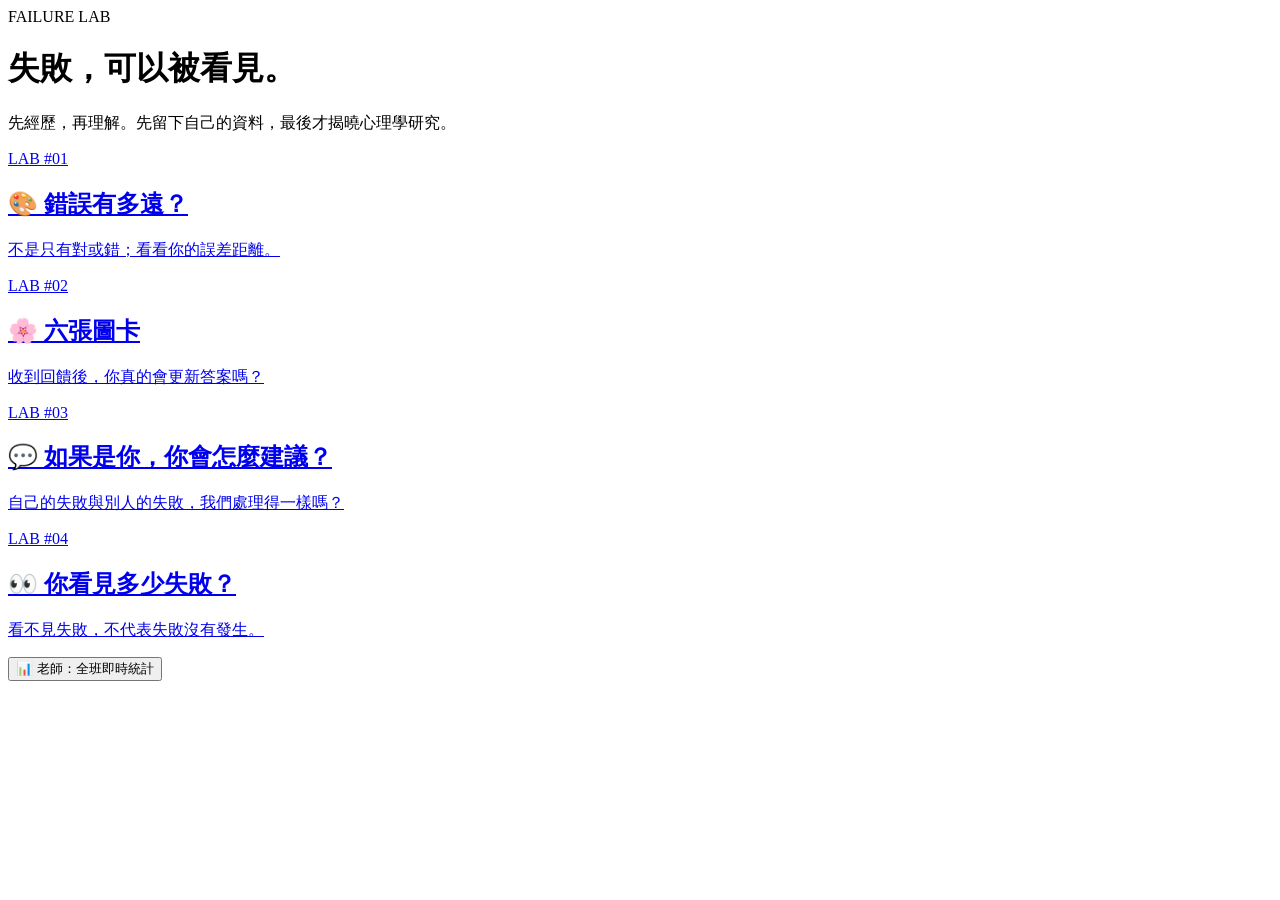
==== commit 44d1a037: "Add files via upload" ====
--- a/index.html
+++ b/index.html
@@ -1,241 +1,8 @@
-<!doctype html>
-<html lang="zh-Hant"><head><meta charset="utf-8"><meta name="viewport" content="width=device-width,initial-scale=1">
-<title>Failure Lab｜失敗學互動實驗室</title>
-<style>
-:root{--ivory:#F4F0E8;--navy:#14213D;--gold:#B28A4A;--storm:#53677A}
-*{box-sizing:border-box}body{margin:0;background:var(--ivory);color:var(--navy);font-family:"Microsoft JhengHei","Noto Sans TC",sans-serif}
-button{font:inherit;cursor:pointer}.screen{display:none;min-height:100vh}.screen.active{display:block}
-nav{display:flex;justify-content:space-between;align-items:center;padding:16px 6vw;border-bottom:1px solid #ddd5c8}.brand{font-weight:900;letter-spacing:.15em}.back{border:0;background:none;color:inherit;font-weight:700}
-.hero{min-height:82vh;display:grid;grid-template-columns:1.1fr .9fr;gap:5vw;align-items:center;padding:7vw}
-.k{font-size:13px;letter-spacing:.18em;color:var(--gold);font-weight:900}.hero h1,.labbox h1{font-size:clamp(44px,8vw,96px);line-height:.98;margin:14px 0 22px}.hero p,.labbox p{font-size:20px;line-height:1.75;color:var(--storm)}
-.wheel{aspect-ratio:1;border-radius:50%;background:conic-gradient(#e45,#ed3,#4b6,#3bd,#46e,#a4e,#e45);display:grid;place-items:center;box-shadow:0 30px 80px #14213D22}.wheel:after{content:"先經歷\A再理解";white-space:pre;display:grid;place-items:center;text-align:center;width:56%;aspect-ratio:1;border-radius:50%;background:var(--ivory);font-size:clamp(22px,4vw,42px);font-weight:900}
-.homeLabs{padding:70px 7vw;background:#14213D;color:#F4F0E8}.homeLabs h2{font-size:48px;margin:10px 0}.cards{display:grid;grid-template-columns:1fr 1fr;gap:16px;margin-top:28px}.card{border:1px solid #ffffff30;border-radius:24px;padding:27px;background:#ffffff08;text-align:left;color:#F4F0E8;min-height:220px}.card:hover{background:#ffffff10}.card h3{font-size:30px;margin:10px 0}.card p{color:#d7d8d4;font-size:17px;line-height:1.6}
-.labmain{min-height:calc(100vh - 60px);display:grid;place-items:center;padding:30px;background:#050607;color:#F4F0E8}.labbox{width:min(900px,96vw);background:#14213D;border:1px solid #53677A;border-radius:28px;padding:clamp(26px,5vw,52px);text-align:center}.labbox h1{font-size:clamp(38px,7vw,66px)}
-.primary,.choice{border:0;padding:15px 22px;border-radius:999px;font-weight:800}.primary{background:var(--gold);color:white}.choice{background:#F4F0E8;color:#14213D;border-radius:17px;min-height:80px}.grid{display:grid;grid-template-columns:1fr 1fr;gap:12px;margin:24px 0}.note{background:#F4F0E8;color:#14213D;text-align:left;border-radius:18px;padding:20px;margin:22px 0;line-height:1.7}.big{font-size:52px;font-weight:900}input[type=range]{width:90%}textarea{width:100%;min-height:130px;border:0;border-radius:16px;padding:15px;font:inherit}
-.reveal{text-align:left}.reveal h2{font-size:32px}.lecture{border-left:4px solid var(--gold);padding:13px 18px;margin:14px 0;background:#ffffff0a}.lecture b{color:#d5b477}.lecture p{font-size:17px;margin:7px 0;color:#ddd}.actions{display:flex;gap:10px;justify-content:center;flex-wrap:wrap;margin-top:25px}
-@media(max-width:750px){.hero{grid-template-columns:1fr}.cards,.grid{grid-template-columns:1fr}.wheel{max-width:420px}}
-
-.plantTray{display:grid;grid-template-columns:repeat(3,1fr);gap:12px;margin:20px 0}
-.plantCard{background:#fff;color:#14213D;border-radius:16px;padding:8px;border:2px solid transparent;cursor:grab;box-shadow:0 8px 24px #0002}
-.plantCard img{width:100%;height:125px;object-fit:cover;border-radius:11px;display:block}
-.plantCard strong{display:block;padding:9px 4px 5px;font-size:17px}
-.seasonGrid{display:grid;grid-template-columns:repeat(4,1fr);gap:10px;margin:20px 0}
-.seasonBox{min-height:185px;border:2px dashed #ffffff55;border-radius:18px;padding:10px;background:#ffffff08}
-.seasonBox h3{margin:2px 0 10px;color:#d5b477}.seasonBox.dragover{border-color:#B28A4A;background:#ffffff12}
-.seasonBox .plantCard{margin:8px 0}.seasonBox .plantCard img{height:75px}
-.compare{display:grid;grid-template-columns:1fr 1fr;gap:12px;text-align:left}.compare .note{margin:0}
-.minirow{padding:7px 0;border-bottom:1px solid #14213D22}.good{color:#46665B;font-weight:900}.changed{color:#A24A32;font-weight:900}
-@media(max-width:750px){.plantTray{grid-template-columns:repeat(2,1fr)}.seasonGrid{grid-template-columns:1fr 1fr}.compare{grid-template-columns:1fr}}
-
-.dbbar{position:fixed;right:18px;bottom:18px;z-index:50;background:#fff;color:#14213D;
-border:1px solid #14213D22;border-radius:16px;padding:10px 12px;box-shadow:0 8px 28px #0003;
-font-size:13px;max-width:320px}
-.dbbar button{padding:7px 10px;margin:3px;font-size:12px}
-.dbok{color:#3f6b58;font-weight:800}.dboff{color:#9a513f;font-weight:800}
-</style></head><body>
-
-<section id="home" class="screen active">
-<nav><div class="brand">FAILURE LAB</div><div>失敗學互動實驗室</div></nav>
-<header class="hero"><div><div class="k">FAILURE STUDIES · INTERACTIVE LAB</div><h1>失敗，<br>可以被看見。</h1><p>先猜、先做、先犯錯。等你留下自己的判斷與資料後，我們才一起打開研究，看看剛剛到底發生了什麼。</p><button class="primary" onclick="document.getElementById('labs').scrollIntoView()">開始實驗 ↓</button></div><div class="wheel"></div></header>
-<section id="labs" class="homeLabs"><div class="k">EXPERIMENTS</div><h2>選一個實驗。</h2><div class="cards">
-<button class="card" onclick="openLab('color')"><div class="k">LAB #01</div><h3>錯誤有多遠？</h3><p>記住一個顏色，再憑記憶找回它。錯誤不只有對與錯，也有距離。</p></button>
-<button class="card" onclick="openLab('cards')"><div class="k">LAB #02</div><h3>六張圖卡</h3><p>先判斷，再得到回饋。真正要看的，是第二次有沒有更新。</p></button>
-<button class="card" onclick="openLab('advice')"><div class="k">LAB #03</div><h3>如果是你，你會怎麼建議？</h3><p>同一個失敗，放在自己與別人身上，我們看見的東西會不會不同？</p></button>
-<button class="card" onclick="openLab('gap')"><div class="k">LAB #04</div><h3>你看見多少失敗？</h3><p>公開世界裡看見的成功比例，真的等於真實世界發生的比例嗎？</p></button>
-</div></section></section>
-
-<section id="lab" class="screen"><nav style="background:#050607;color:#F4F0E8;border-color:#ffffff22"><button class="back" onclick="goHome()">← FAILURE LAB</button><div>先體驗，再揭曉</div></nav><main class="labmain"><div id="box" class="labbox"></div></main></section>
-
-<script>
-
-const EMBEDDED_LECTURE_B64 = '[base64]/[base64]/PGJyPlDvvJrlj6bplovorJvogIXoppbnqpc8YnI+R++8mumggemdoue4veimvTxicj5S77ya6YeN5pKt55W26aCB5YuV55WrPGJyPkjvvJrlv6vmjbfpjbU8YnI+RXNj77ya5pS26LW36Z2i5p2/[base64]/55So5a6D44CCIiwKICAgICAgIlNUT1JZIjogIuS7iuWkqeS4jeaKiuaMq+aVl+e+juWMluaIkOW/heeEtueahOaIkOmVt+OAguaIkeWAkeimgee3tOe/kui+qOiqjeWFtuS4reeahOizh+ioiu+8jOWGjeaxuuWumuimgeW+gOWTquijoei1sOOAgiIsCiAgICAgICJQT0lOVCI6ICLkuI3mmK/mlZnkvaDkuI3opoHlpLHmlZfvvIzvvJvogIzmmK/mlZnkvaDmgI7purzkvb/nlKjlpLHmlZfjgIIiLAogICAgICAiVFJBTlNJVElPTiI6ICLmjqXokZfpgLLlhaXvvJrlvp7lj5fmjKvliLDph43llZ/[base64]/[base64]/lOOAgiIsCiAgICAgICJQT0lOVCI6ICLnnIvopovvvJvmib/[base64]/g+WVj+mhjOmWi+WPo++8mjAxIOeci+imi+WkseaVlyIsCiAgICAgICJTVE9SWSI6ICLoq4vmg7PotbfkuIDkvY3nnIvkvLzkuIDot6/poIbpgYLnmoTkurrjgILmiJHlgJHku4rlpKnlhYjkuI3liKTmlrfog73lipvvvIzlhYjmqqLmn6Xoh6rlt7Hnqbbnq5/[base64]/[base64]/poYzplovlj6PvvJrpgqPkupvnnIvotbfkvobpoIbpgYLnmoTkurrvvIznnJ/[base64]/vumPoSIsCiAgICAibm90ZXMiOiB7CiAgICAgICJPUEVOIjogIuS7pemAmeS4gOmggeeahOaguOW/g+WVj+mhjOmWi+WPo++8muaIkeWAkeeci+imi+eahO+8jOe2k+mBjumBuOaThyIsCiAgICAgICJTVE9SWSI6ICLlj6bkuIDlgbTmmK/mnKrlhazplovnmoTntpPpgY7vvJrmspLmnInlm57pn7PnmoTnlLPoq4vjgIHmlLnkuoblj4jmlLnnmoTnqL/ku7bjgILpgJnmmK/ml6XluLjkvovlrZDvvIzkuI3og73mjqjoq5bmr4/lgIvkurrmiJbmr4/[base64]/mlZnlrbjnpLrkvovvvJvkuI3kvZzngrrnoJTnqbbntZDoq5bjgIIiCiAgICB9CiAgfSwKICB7CiAgICAiaWQiOiA2LAogICAgImtpbmQiOiAiaGVybyIsCiAgICAidGl0bGUiOiBbCiAgICAgICLkvaDnnIvliLDnmoTvvIzlj6rmmK/msLTpnaLjgIIiCiAgICBdLAogICAgImJvZHkiOiBbXSwKICAgICJ2aXN1YWwiOiAiaWNlYmVyZyIsCiAgICAic3RhZ2UiOiAwLAogICAgIm9yaWdpbmFsVGl0bGUiOiAiSGVybyBWaXN1YWwgMDHvvJrlhrDlsbHlhajmma/lnJYiLAogICAgIm5vdGVzIjogewogICAgICAiT1BFTiI6ICLlhYjliKXmgKXokZforoDlrZfvvIznnIvnnIvmsLTpnaLkuIvpgoTmnInlpJrlsJHmnbHopb/[base64]/[base64]/g+WVj+mhjOmWi+WPo++8muWFqeeoruioiuiZn++8jOS4jeS4gOaoo+Wkp+iBsiIsCiAgICAgICJTVE9SWSI6ICLlj6/opovmgKfoiIfnmbznlJ/poLvnjofkuI3lkIzjgILlhazplovnmoTmiJDlsLHlrrnmmJPnlZnkuIvntIDpjITvvIznp4HkurrmjKvmipjlj6/og73mspLmnInooqvliIbkuqvjgILkuI3mmK/miYDmnInlpLHmlZfpg73ooqvpmrHol4/vvIzkuZ/kuI3mmK/miYDmnInmiJDlip/[base64]/[base64]/[base64]/[base64]/ooqvpmrHolL3vvJ8iLAogICAgIm5vdGVzIjogewogICAgICAiT1BFTiI6ICLku6XpgJnkuIDpoIHnmoTmoLjlv4PllY/[base64]/g+WVj+mhjOmWi+WPo++8muWIpeaLv+iHquW3seeahOW5leW+jOiKsee1ru+8jOWOu+avlOWIpeS6uueahOmgkOWRiueJh+OAgiIsCiAgICAgICJTVE9SWSI6ICIyNOWwj+aZguavjeW4tuiIhzLliIbpkJjpoJDlkYrmmK/mr5TllrvvvIzkuI3mmK/mmYLplpPkvb/[base64]/[base64]/[base64]/[base64]/poYzplovlj6PvvJrmiorjgIzku5blvojpoIbjgI3mlLnmiJDkuIDlgIvllY/[base64]/[base64]/poYzplovlj6PvvJrkvaDnnIvliLDnmoTlj6rmmK/ntZDmnpzvvIzkuI3mmK/mlbTlgIvpgY7nqIvjgILkvaDmspLnnIvliLDvvIzkuI3ku6PooajlroPmspLmnInnmbznlJ/[base64]/[base64]/kuYvmr43vvJ/[base64]/poYzplovlj6PvvJrlpLHmlZfngrrmiJDlip/[base64]/[base64]/[base64]/kuacquW/[base64]/kuacquW/[base64]/g+WVj+mhjOmWi+WPo++8muizh+ioiuebuOWQjO+8jOWtuOe/kuacquW/heebuOWQjCIsCiAgICAgICJTVE9SWSI6ICLnlKjmlrnlkJHmgKfmr5TovIPvvIzkuI3nlavmspLmnInljp/lp4vmlbjmk5rnmoTmn7Hni4DlnJbjgILliKrpmaTlpLHmlZfntYTkuIDlvovpmY3liLA1MCXjgIHlrozlhajoqJjkuI3kvY/lkoznn63mmqvlpLHljrvog73lipvnmoTms5vljJbjgILpgJnkuI3mmK/mr4/[base64]/[base64]/[base64]/vvJ/vvJvmiJHmmK/kuI3mmK/lvojlt67vvJ8iLAogICAgICAiVFJBTlNJVElPTiI6ICLmjqXokZfpgLLlhaXvvJrllY/poYzkuI3mmK/lpLHmlZfmspLmnInos4foqIrjgILmmK/[base64]/poYzkuI3mmK/[base64]/poYzplovlj6PvvJrllY/poYzkuI3mmK/lpLHmlZfmspLmnInos4foqIrjgILmmK/[base64]/[base64]/tei3r+W+ke+8jOS4pumdnuavj+WAi+S6uumDveW/heeEtui1sOWujOaVtOainemPiOOAguacgOW+jOS4gOagvOaYr+i8g+WwkeWtuOe/ku+8jOiAjOmdnuWujOWFqOaykuacieWtuOe/kuOAguipouWVj+ingOecvuWcqOWTquS4gOagvOacgOacieaEn+OAgiIsCiAgICAgICJQT0lOVCI6ICLlpLHmlZfvvJvoh6rmiJHlqIHohIXvvJvnp7vplovms6jmhI/lipvvvJvos4foqIrmnKromZXnkIbvvJvovIPlsJHlrbjnv5IiLAogICAgICAiVFJBTlNJVElPTiI6ICLmjqXokZfpgLLlhaXvvJrmj5vmiJDliKXkurrnmoTlpLHmlZflkaLvvJ/[base64]/[base64]/q+OAgiIsCiAgICAgICJQT0lOVCI6ICLnoJTnqbbkuK3nmoTml4Hop4DogIXvvIzvvJvkuZ/[base64]/neeVmeS6uueahOWwiuWatO+8jOS5n+S/neeVmeaDhee3kuOAguaKiuiqnuWPpeaUueaIkOWFt+mrlOS6i+S7tu+8jOaJjeacieWcsOaWueaqouafpeaWueazleOAgeeSsOWig+WSjOizh+a6kO+8jOS4pumdnuaKiuS6uueVtuS9nOapn+WZqOOAgiIsCiAgICAgICJQT0lOVCI6ICLmiJHmmK/lgIvmspLnlKjnmoTkurrvvJvpgJnmrKHmlrnms5XmspLmnInpgZTliLDpoJDmnJ8iLAogICAgICAiVFJBTlNJVElPTiI6ICLmjqXokZfpgLLlhaXvvJrlpLHmlZfluLbkvobnmoTos4fmlpnvvIzooqvoroDmh4LkuYvlvozvvIzmiY3lj6/[base64]/[base64]/poYzplovlj6PvvJrlpLHmlZfluLbkvobnmoTos4fmlpnvvIzooqvoroDmh4LkuYvlvozvvIzmiY3lj6/og73miJDngrrogIHluKvjgIIiLAogICAgICAiU1RPUlkiOiAi5L+d55WZ5Y6f56i/[base64]/teS4jeaYr+imgeaxguaEj+W/l+WKm+abtOW8t++8jOiAjOaYr+WVj++8muaAjuaoo+aJjeacieepuumWk+aKiuazqOaEj+WKm+enu+WbnuS+hu+8nyIsCiAgICAgICJQT0lOVCI6ICLlhYjliKXmgKXokZfopoHmsYLmjK/kvZzjgIIiLAogICAgICAiVFJBTlNJVElPTiI6ICLmjqXokZfpgLLlhaXvvJowMyDmib/[base64]/lj5flpLHmlZciCiAgICBdLAogICAgImJvZHkiOiBbCiAgICAgICLlpLHmlZfkuYvlvozvvIzlhYjliKXmgKXokZfmjK/kvZwiCiAgICBdLAogICAgInZpc3VhbCI6ICJyYWluIiwKICAgICJzdGFnZSI6IDEsCiAgICAib3JpZ2luYWxUaXRsZSI6ICLnrKzkuInorJvlsIHpnaIiLAogICAgIm5vdGVzIjogewogICAgICAiT1BFTiI6ICLku6XpgJnkuIDpoIHnmoTmoLjlv4PllY/poYzplovlj6PvvJowMyDmib/lj5flpLHmlZciLAogICAgICAiU1RPUlkiOiAi6YCZ5LiA6Kyb57Wm5oOF57eS55WZ5L2N572u44CC5om/[base64]/g+WVj+mhjOmWi+WPo++8mumCo+S6m+eGn+aCieeahOWuieaFsCIsCiAgICAgICJTVE9SWSI6ICLovJXogbLoroDlh7rvvIzkuI3lmLLnrJHoqqroqbHnmoTkurrjgILpgJnkupvoqbHlj6/og73lh7rmlrzlloTmhI/vvIzkvYbnlbbkuovkurrmraTliLvpnIDopoHnmoTkuZ/oqLHmmK/[base64]/mlZnlrbjnpLrkvovvvJvkuI3kvZzngrrnoJTnqbbntZDoq5bjgIIiCiAgICB9CiAgfSwKICB7CiAgICAiaWQiOiAzMSwKICAgICJraW5kIjogInF1b3RlIiwKICAgICJ0aXRsZSI6IFsKICAgICAgIuS4jeaYr+mMr++8jCIsCiAgICAgICLmmK/[base64]/gOeDiOaomeexpOOAguippuiRl+aUueWVj++8muS9oOePvuWcqOaDs+iiq+iBveimi++8jOmChOaYr+aDs+S4gOi1t+aDs+i+puazle+8n+S4jeimgeWBh+ioreaJgOacieWuieaFsOmDveeEoeaViOOAgiIsCiAgICAgICJQT0lOVCI6ICLkuI3mmK/pjK/vvIzmmK/lpKrml6nkuobjgIIiLAogICAgICAiVFJBTlNJVElPTiI6ICLmjqXokZfpgLLlhaXvvJrnl5voi6bvvIzlj6/[base64]/poYzplovlj6PvvJrnl5voi6bvvIzlj6/[base64]/[base64]/vvIzlhYjlnZDkuIDkuIvjgIIiLAogICAgICAiU1RPUlkiOiAi5Li76KeS5Z2Q5Zyo56qX5YmN5o+h6JGX5p2v5a2Q77yM5aSW6Z2i6YGT6Lev6KKr6Zuo6YGu5L2P44CC6YCZ5piv5om/[base64]/nianlrbjvvJrliY3poY3okYnnmoTpoLvlr6zljbHmqZ8iLAogICAgIm5vdGVzIjogewogICAgICAiT1BFTiI6ICLku6XpgJnkuIDpoIHnmoTmoLjlv4PllY/poYzplovlj6PvvJrpoqjmmrTkvZTmk5rkuobms6jmhI/[base64]/lj5foiIflronmlL7vvJvmg4Xnt5Lnt6nlkozvvJvlm57nnIvos4foqIoiLAogICAgICAiVFJBTlNJVElPTiI6ICLmjqXokZfpgLLlhaXvvJrpgJnmrKHmnIDorpPmiJHpm6Plj5fnmoTmmK/ku4DpurzvvJ/[base64]/[base64]/[base64]/g+WVj+mhjOmWi+WPo++8muiuk+aDs+azleiIh+iHquW3se+8jOeVmeS4gOm7nui3nemboiIsCiAgICAgICJTVE9SWSI6ICLnlKjoqp7oqIDnt7Tnv5Lop4Dlr5/mg7Pms5XvvIzkuI3miormg7Pms5XnlbbkvZzouqvliIbliKTmsbrjgILoo5zkuIDlj6XvvJrmiJHpga3pgYfkuobkuIDmrKHmjKvmlZfjgILpgJnmmK/[base64]/[base64]/vvJrlk6roo6HljaHkvY/[base64]/vvJrlk6roo6HljaHkvY/[base64]/poYzplovlj6PvvJrnj77lnKjvvIzmiorpj6HlrZDnp7vplovjgIIiLAogICAgICAiU1RPUlkiOiAi5Zue5Yiw56ys5LqM6Kyb5pyq6K6A55qE6LOH5paZ44CC5Li76KeS5oqK6Y+h5a2Q5pS+5L2O44CB6YeN5paw5ou/[base64]/[base64]/mjqXvvIwiLAogICAgICAi5a2457+S5Lmf6ZyA6KaB56m66ZaT44CCIgogICAgXSwKICAgICJib2R5IjogW10sCiAgICAidmlzdWFsIjogInJhaW4iLAogICAgInN0YWdlIjogMiwKICAgICJvcmlnaW5hbFRpdGxlIjogIuesrOS4ieism+aguOW/g+mHkeWPpSIsCiAgICAibm90ZXMiOiB7CiAgICAgICJPUEVOIjogIuS7pemAmeS4gOmggeeahOaguOW/g+WVj+mhjOmWi+WPo++8muaDhee3kumcgOimgeiiq+aJv+aOpe+8jOWtuOe/kuS5n+mcgOimgeepuumWk+OAgiIsCiAgICAgICJTVE9SWSI6ICLljp/nqL/nmoTlv4XntpPkuYvot6/mlLnmiJDovIPplovmlL7nmoTooajov7DjgILkuI3lkIzkurrmnInkuI3lkIzomZXnkIbnr4DlpY/vvIzkuI3ku6XmmK/lkKbov4XpgJ/lubPpnZzoqZXlg7nmiJDnhp/nqIvluqbjgIIiLAogICAgICAiUE9JTlQiOiAi5oOF57eS6ZyA6KaB6KKr5om/[base64]/[base64]/t+aAneesrOS6jOaTiiIsCiAgICAibm90ZXMiOiB7CiAgICAgICJPUEVOIjogIuS7pemAmeS4gOmggeeahOaguOW/g+WVj+mhjOmWi+WPo++8muaDhee3kue3qeWSjOS5i+W+jO+8jOWwseS4gOWumuimgeWGjeippuS4gOasoe+8nyIsCiAgICAgICJTVE9SWSI6ICLorpPllY/poYzlgZznlZnjgILomZXnkIbmg4Xnt5LmmK/ngrrkuobnnIvmuIXpgbjpoIXvvIzkuI3mmK/ngrrkuobmioroh6rlt7HpgIHlm57ljp/mnKznmoTmrbvot6/[base64]/[base64]/[base64]/poYzplovlj6PvvJrliY3pnaLnmoTlsbHot6/lt7LmlrfvvIznubznuozotbDvvIzpgoTmmK/ph43mlrDliKTmlrfvvJ8iLAogICAgICAiU1RPUlkiOiAi55So5pa36Lev5byV5Ye656ys5Zub6Kyb44CC5LiN6KaB5oqK5pyq6IO95oq96Zui55qE5Lq65oyH6LKs54K65Zu65Z+377yM55uu5qiZ5Y+v6IO95om/[base64]/mnIDlpb3nmoTnrZTmoYgiLAogICAgICAiVFJBTlNJVElPTiI6ICLmjqXokZfpgLLlhaXvvJrloIXmjIHvvIzlj6/[base64]/g+WVj+mhjOmWi+WPo++8muWgheaMge+8jOWPr+iDvemAmuW+gOS4jeWQjOe1kOWxgCIsCiAgICAgICJTVE9SWSI6ICLlhanlgIvliofmnKzpg73mmK/npLrkvovvvIzkuI3poJDmuKzlv4XnhLbmiJDlip/miJbmu4XpoILjgILoq4vmr5TovIPmop3ku7bmnInmspLmnInmlLnororjgIHmmK/lkKblj5blvpfmlrDos4foqIrjgIHku6Plg7nmmK/lkKblj6/mib/[base64]/mlZnlrbjnpLrkvovvvJvkuI3kvZzngrrnoJTnqbbntZDoq5bjgIIiCiAgICB9CiAgfSwKICB7CiAgICAiaWQiOiA0NSwKICAgICJraW5kIjogInF1ZXN0aW9uIiwKICAgICJ0aXRsZSI6IFsKICAgICAgIuaIkemChOWcqOi/veaxguebruaome+8jCIsCiAgICAgICLpgoTmmK/lnKjkv53orbfljp/kvobnmoTmsbrlrprvvJ8iCiAgICBdLAogICAgImJvZHkiOiBbXSwKICAgICJ2aXN1YWwiOiAiY3Jvc3Nyb2FkIiwKICAgICJzdGFnZSI6IDMsCiAgICAib3JpZ2luYWxUaXRsZSI6ICLmt7HliLvpgLzllY/vvJrmr4XlipvpgoTmmK/lm7DkvY/vvJ8iLAogICAgIm5vdGVzIjogewogICAgICAiT1BFTiI6ICLku6XpgJnkuIDpoIHnmoTmoLjlv4PllY/poYzplovlj6PvvJrmiJHpgoTlnKjov73msYLnm67mqJnvvIzpgoTmmK/lnKjkv53orbfljp/kvobnmoTmsbrlrprvvJ8iLAogICAgICAiU1RPUlkiOiAi55So5rqr5ZKM5o+Q5ZWP5Y+W5Luj5oiz55eb5LuW5Lq655qE6Kqe5rCj44CC5om/6KqN5pa55rOV5Y+v6IO95aSx5pWI77yM5LiN562J5pa85om/6KqN6Ieq5bex5rKS5pyJ5YO55YC844CCIiwKICAgICAgIlBPSU5UIjogIuaIkemChOWcqOi/veaxguebruaome+8jOmChOaYr+WcqOS/[base64]/sOeCuue5vOe6jOi/[base64]/[base64]/[base64]/[base64]/[base64]/g+WVj+mhjOmWi+WPo++8muaPm+i3r++8jOS4jeetieaWvOaPm+ebrueahOWcsOOAgiIsCiAgICAgICJTVE9SWSI6ICLkuLvop5Lnq5nlnKjmlrfoo4LlsbHot6/vvIzlhanlgbTku43mnInlhbbku5bpgZPot6/pgJrlvoDlsbHpoILjgIJHUFPpoa/npLrph43mlrDopo/lioPjgILmm7/ku6Pot6/nt5rlj6rmmK/lj6/og73mgKfvvIzkuI3og73kv53orYnmr4/lgIvnj77lr6bnm67mqJnkuIDlrprmnInlj6/ooYzmm7/[base64]/mlZnlrbjnpLrkvovvvJvkuI3kvZzngrrnoJTnqbbntZDoq5bjgIIiCiAgICB9CiAgfSwKICB7CiAgICAiaWQiOiA0OSwKICAgICJraW5kIjogImdwcyIsCiAgICAidGl0bGUiOiBbCiAgICAgICLot6/nt5rlpLHmlZfvvIzkuI3nrYnmlrzml4XnqIvlpLHmlZciCiAgICBdLAogICAgImJvZHkiOiBbCiAgICAgICLnm67mqJnvvJrlgaXlurciLAogICAgICAi5pa55rOV77ya5Y+v5Lul6Kq/5pW0IgogICAgXSwKICAgICJ2aXN1YWwiOiAiZ3BzIiwKICAgICJzdGFnZSI6IDMsCiAgICAib3JpZ2luYWxUaXRsZSI6ICLnlJ/[base64]/neeVmeWBpeW6t+iIh+mBi+WLleeahOeUn+a0u+S+i+WtkOOAguiLpei3keatpeS4jemBqe+8jOS4jeaOqOirlui3keatpeW/[base64]/ku6Xoqr/mlbQiLAogICAgICAiVFJBTlNJVElPTiI6ICLmjqXokZfpgLLlhaXvvJrlpLHmlZfkuInllY/[base64]/[base64]/neitieOAgiIsCiAgICAgICJQT0lOVCI6ICLpgoTph43opoHll47vvJ/vvJvpgoTlj6/ooYzll47vvJ/vvJvnm67mqJnvvIzpgoTmmK/mlrnms5XvvJ8iLAogICAgICAiVFJBTlNJVElPTiI6ICLmjqXokZfpgLLlhaXvvJrmlL7miYvkuYvlvozvvIzpgoTog73lvoDlk6roo6HotbDvvJ/[base64]/nr4DvvIkiLAogICAgIm5vdGVzIjogewogICAgICAiT1BFTiI6ICLku6XpgJnkuIDpoIHnmoTmoLjlv4PllY/[base64]/q+aUvuajhOi2iuWlve+8jOS5n+aykuacieW/[base64]/[base64]/[base64]/poYzplovlj6PvvJrlpLHmlZfmlZnmiJHlgJHnmoTvvIzkuZ/[base64]/5Ye656ysMTLpoIHnmoTmoYjkvovvvIzmiJblj6bpgbjkuIDku7blj6/lronlhajliIbkuqvnmoTlsI/mjKvmipjjgILnlKjntJnnrYbljbPlj6/[base64]/[base64]/lm57poaciLAogICAgIm5vdGVzIjogewogICAgICAiT1BFTiI6ICLku6XpgJnkuIDpoIHnmoTmoLjlv4PllY/poYzplovlj6PvvJrluLbokZflkIzkuIDku7bkuovvvIzotbDlrozpgJnmrrXot68iLAogICAgICAiU1RPUlkiOiAi5Zue6aGn6Kyb5bqn5pWY5LqL6aCG5bqP77ya5YWI55yL6KaL77yM5YaN5o+t6Zyy6K6A5oeC6Zqc56SZ77yM5o6l6JGX5om/[base64]/op4Dlr5/nmoTkuovlr6YiCiAgICBdLAogICAgImJvZHkiOiBbCiAgICAgICLmiJHljp/mnKzmg7PvvL/vvL/vvL/vvL/vvIwiLAogICAgICAi5L2G5piv5a+m6Zqb55m855Sf77y/77y/77y/77y/44CCIgogICAgXSwKICAgICJ2aXN1YWwiOiAicGFwZXIiLAogICAgInN0YWdlIjogMCwKICAgICJvcmlnaW5hbFRpdGxlIjogIuW3peWFt+WvpuaIsOesrOS4gOatpe+8muWuouingOmZs+i/sOWkseaVlyIsCiAgICAibm90ZXMiOiB7CiAgICAgICJPUEVOIjogIuS7pemAmeS4gOmggeeahOaguOW/g+WVj+mhjOmWi+WPo++8muWFiOWvq+WPr+ingOWvn+eahOS6i+WvpiIsCiAgICAgICJTVE9SWSI6ICLlhYjmmqvmmYLmioroqZXlg7nmlL7ml4HpgorvvIzlj6rlr6vlj6/op4Dlr5/nmoTkuovlr6bjgILkvovvvJrmiJHmg7PnlKjpgoDoq4vkv6Hmi5vli5/lj4PoiIfogIXvvIzkvYblr4Tlh7rlvozmnKrmlLbliLDlm57opobjgILpgJnmmK/omZvmp4vmlZnlrbjmoYjkvovvvJvmg4Xnt5Llj6/lj6blpJboqJjkuIvvvIzkuI3ooqvnpoHmraLjgIIiLAogICAgICAiUE9JTlQiOiAi5oiR5Y6f5pys5oOz77y/77y/77y/77y/77yM77yb5L2G5piv5a+m6Zqb55m855Sf77y/77y/77y/77y/44CCIiwKICAgICAgIlRSQU5TSVRJT04iOiAi5o6l6JGX6YCy5YWl77ya5oiR55yf55qE6Kmm5aSg5LqG5ZeO77yf44CCIiwKICAgICAgIlNPVVJDRSI6ICLoqrLnqIvmlbTlkIjvvI/[base64]/lrrnmmJPmiJDlip/[base64]/g+WVj+mhjOmWi+WPo++8muaIkeecn+eahOippuWkoOS6huWXju+8nyIsCiAgICAgICJTVE9SWSI6ICLkuI3opoHmsYLkuIDoiKzogb3nnL7oqIjnrpfntbHoqIjpoa/okZfvvIzkuZ/mspLmnInpgJrnlKjnmoTmnIDkvY7lmJfoqabmrKHmlbjjgILmspLmnInln7rmupbmmYLlhYjmib7lj6/[base64]/[base64]/[base64]/[base64]/oeWkqumVt+WPquaYr+ino+mHi+S5i+S4gO+8m+aYr+WQpuWvhOmBlOS7jeW+heeiuuiqjeOAguS4jeimgeaKiuesrOS4gOWAi+eMnOa4rOeVtuaIkOWOn+WboOOAgiIsCiAgICAgICJQT0lOVCI6ICLlt7Lnn6Xkuovlr6bvvJvlj6/[base64]/77y/77y/77y/[base64]/vvL/vvL/vvL/vvJvmiJHljp/mnKznmoTmlrnms5XmmK/vvL/vvL/vvL/[base64]/mm7/kvaDmsbrlrprnmoTlt6XlhbfvvIzogIzmmK/[base64]/mlbTnr4DlpY8iLAogICAgICAi5o+b5pa55rOV77ya6Kmm5LiA5YCL5pu/[base64]/poYzplovlj6PvvJrpgbjkuIDlgIvmlrnlkJHvvIzlr6vkuIDlgIvli5XkvZwiLAogICAgICAiU1RPUlkiOiAi5Y+W5raI5LiA5b6L5Yqg56K844CB5Zu65a6aMzDlpKnoiIflv4XpoIjlkYrliKXlhIDlvI/nrYnnoazmgKfopo/liYfjgILoq4voqqrlh7rkuIvmrKHkvZXmmYLlm57nnIvvvIzku6Xlj4rlk6rkupvmlrDos4foqIrmnIPorpPkvaDoqr/mlbTmlrnlkJHjgIIiLAogICAgICAiUE9JTlQiOiAi57m857qM77ya6Kq/5pW056+A5aWP77yb5o+b5pa55rOV77ya6Kmm5LiA5YCL5pu/[base64]/[base64]/jO+8muWNg+iQrOWIpeWvq+OAjOaIkeimgeabtOWKquWKm+OAjSIsCiAgICAibm90ZXMiOiB7CiAgICAgICJPUEVOIjogIuS7pemAmeS4gOmggeeahOaguOW/g+WVj+mhjOmWi+WPo++8muOAjOabtOWKquWKm+OAjeS5i+W+jO+8jOS9oOWFt+mrlOacg+WBmuS7gOm6vO+8nyIsCiAgICAgICJTVE9SWSI6ICLkuI3nvp7ovrHoqqrmm7TliqrlipvnmoTkurrjgILov73llY/mmYLplpPjgIHlsI3osaHjgIHooYzli5Xlkozop4Dlr5/mlrnlvI/vvIzmiormhI/poZjorormiJDkuIDlgIvog73plovlp4vnmoTmraXpqZ/[base64]/mlZnlrbjnpLrkvovvvJvkuI3kvZzngrrnoJTnqbbntZDoq5bjgIIiCiAgICB9CiAgfSwKICB7CiAgICAiaWQiOiA2NSwKICAgICJraW5kIjogImZvb3RwcmludCIsCiAgICAidGl0bGUiOiBbCiAgICAgICIyNCDlsI/[base64]/mmYLmmK/oqrLnqIvpgoDoq4vvvIzkuI3mmK/lv4PnkIblrbjmqJnmupbjgILli5XkvZzopoHlhbfpq5TjgIHlj6/op4Dlr5/jgIHnn63mmYLplpPog73plovlp4vkuKbluLblm57mlrDos4foqIrvvIzlsI/liLDotrPku6XpmY3kvY7llZ/li5XpmLvlipvvvIzkuI3kv53orYnkuI3mnIPlpLHmlZfjgILkvovvvJroq4vkuIDkvY3lkIzkvLToroDpgoDoq4vkv6HvvIzllY/ku5bmmK/[base64]/mlZnlrbjnpLrkvovvvJvkuI3kvZzngrrnoJTnqbbntZDoq5bjgIIiCiAgICB9CiAgfSwKICB7CiAgICAiaWQiOiA2NiwKICAgICJraW5kIjogInF1b3RlIiwKICAgICJ0aXRsZSI6IFsKICAgICAgIumHjeaWsOihjOWLle+8jCIsCiAgICAgICLmmK/[base64]/poYzplovlj6PvvJrph43mlrDooYzli5XvvIzmmK/[base64]/poYwiCiAgICBdLAogICAgImJvZHkiOiBbCiAgICAgICLnnIvopovvvJroo5zlm57mnKroposiLAogICAgICAi5om/5Y+X77ya5a6557SN5oOF57eSIiwKICAgICAgIuiugOaHgu+8muWIhua4heizh+ioiiIsCiAgICAgICLliKTmlrfvvJrmqqLmn6Xlj6/[base64]/poYzplovlj6PvvJrlha3mraXvvIzlkIToh6rop6PmsbrkuIDlgIvllY/[base64]/lj5fvvJvoroDmh4LvvJvliKTmlrfvvJvpgbjmk4fvvJvooYzli5UiLAogICAgICAiVFJBTlNJVElPTiI6ICLmjqXokZfpgLLlhaXvvJpSZWZlcmVuY2Vz44CCIiwKICAgICAgIlNPVVJDRSI6ICLoqrLnqIvmlbTlkIjvvI/[base64]/[base64]/poYzplovlj6PvvJrlpLHmlZfkuI3mmK/miJDlip/[base64]/[base64]/[base64]/[base64]/[base64]/[base64]/[base64]/[base64]/MzAzOjMxNTt0aWNrcys9bGluZSg1MDArTWF0aC5zaW4oYSkqciw0ODAtTWF0aC5jb3MoYSkqciw1MDArTWF0aC5zaW4oYSkqMzI2LDQ4MC1NYXRoLmNvcyhhKSozMjYsQy5nb2xkLGklNj09PTA/[base64]/JywnRkVBU0lCTEU/JywnR09BTCBvciBNRVRIT0Q/J11bdl0sMjksQy5zdG9ybSw3MDAsJ21pZGRsZScpfSR7bGluZXMoeCsxNjAsNDkwLFtbJ+mChOmHjeimgeWXju+8nyddLFsn6YKE5Y+v6KGM5ZeO77yfJ10sWyflpLHmlZfnmoTmmK/nm67mqJnvvIwnLCfpgoTmmK/mlrnms5XvvJ8nXV1bdl0sMzgsQy5uYXZ5LDcwMCw2MSwnbWlkZGxlJyl9JHt2PDI/[base64]/[base64]/[base64]/PFwvdGV4dD4vZywnJyk7YSs9dGV4dCh4LDI4NyxTdHJpbmcoaSsxKS5wYWRTdGFydCgyLCcwJyksMjMsQy5nb2xkLDcwMCwnbWlkZGxlJyk7YSs9Z3JvdXAoaT09PTU/eDp4LTExMCwzMjcsaT09PTQ/[base64]/[base64]/[base64]/bGluZXMoMTQ1LDgwMCxzLmJvZHksMzUsZGFyaz8nI0M4QzdCRCc6Qy5zdG9ybSw0MDAsNTApOicnfWB9CmZ1bmN0aW9uIFJlc2VhcmNoQ2l0YXRpb24ocyl7cmV0dXJuIHMuY2l0YXRpb24/[base64]/JyMwMDAwMDAnOmRhcms/Qy5uYXZ5OkMuaXZvcnksaW5rPWRhcms/[base64]/JyNDRENGQ0InOkMuc3Rvcm0sNDAwLDUzKStncm91cChzcGVjaWFsPzk1NTo4MDAsc3BlY2lhbD8yMjA6MzI1LHNwZWNpYWw/[base64]/JyM1MzY3N0EnOicjQ0ZDN0I3Jyw0MDAsJ21pZGRsZScpOwogfQogZWxzZSBpZihzLmtpbmQ9PT0nam91cm5leScpewogYj10aXRsZSgpO2NvbnN0IGRpc3BsYXk9cy5pZD09PTI/WyfnnIvoposnLCfmib/[base64]/LjU6LjIzLG1pbmlbaV0oKSk7Yis9dGV4dCh4LDY4MSx2LDM5LGluayw3MDApO2lmKGk8NSliKz1saW5lKHgrMTUwLDY2OCx4KzI1NCw2NjgsQy5nb2xkLDIpfSk7CiBiKz10ZXh0KDExMCw4Njkscy5pZD09PTI/[base64]/[base64]/[base64]/[base64]/[base64]/veaxgicsJ+mChOaYr+aKvembouebruaome+8nyddLDUyLEMubmF2eSw3MDAsOTMpK3RleHQoMTEwLDc2NCwn5YWp6ICF5LmL6ZaT55qE5YWn5Zyo6KGd56qBJywzMyxDLnN0b3JtKX0KIGVsc2Uge2IrPWxpbmVzKDExNiw0MjEsWyflvp7kuI3lj6/pgZTnm67mqJnmir3pm6InLCfph43mlrDmipXlhaXmnInmhI/[base64]/[base64]/[base64]/lvpHvvIzlj6/[base64]/vvIzlnJblvaLmr5TkvovkuI3mmK/[base64]/mlbTnr4DlpY8nXSxbJ+aPm+aWueazlScsJ+S/neeVmeebruaome+8jOippuWIpeeahOi1sOazlSddLFsn5pqr5YGcJywn5YWI6KOc6LOH6KiK77yM5YaN5Zue55yLJ10sWyfmj5vnm67mqJknLCfph43mlrDmipXlhaXmnInmhI/[base64]/J+WPquWvq+e1puiHquW3seeci++8jOS5n+WPr+S7pemBuOaTh+eVpemBjuOAgic6J+Wvq+WcqOiHquW3seeahOe0meS4iu+8m+WFiOS/[base64]/[base64]/oposgbm90ZXPvvI/kv67oqILnqL/[base64]/[base64]/mlZnlrbjnpLrmhI/[base64]/[base64]/[base64]';
-function openEmbeddedLecture(n){
-  try {
-    const bytes = Uint8Array.from(atob(EMBEDDED_LECTURE_B64), c => c.charCodeAt(0));
-    const blob = new Blob([bytes], {type:'text/html;charset=utf-8'});
-    const u = URL.createObjectURL(blob) + '#' + n;
-    window.open(u, '_blank');
-  } catch(e) {
-    alert('講義開啟失敗：' + e.message);
-  }
-}
-
-const DBKEY='failureLabDbUrl';
-function getDbUrl(){ return localStorage.getItem(DBKEY)||'https://script.google.com/macros/s/AKfycbwzxbilppzAsfQBNHR0H-0WI53Qz4JokxeOSKyXasJ3cXMST3tYbZYn1MxzB3BOrsinyw/exec'; }
-function anonId(){
-  let id=localStorage.getItem('failureLabAnonId');
-  if(!id){ id='FL-'+Date.now().toString(36)+'-'+Math.random().toString(36).slice(2,7); localStorage.setItem('failureLabAnonId',id); }
-  return id;
-}
-function setDbUrl(){
-  const old=getDbUrl();
-  const u=prompt('貼上 Google Apps Script「網頁應用程式」網址：',old);
-  if(u!==null){ localStorage.setItem(DBKEY,u.trim()); updateDbBadge(); }
-}
-function updateDbBadge(){
-  const e=document.getElementById('dbstatus'); if(!e)return;
-  e.innerHTML=getDbUrl()?'<span class="dbok">● 班級資料庫已連線</span>':'<span class="dboff">● 尚未設定資料庫</span>';
-}
-function openDashboard(){
-  const u=getDbUrl(); if(!u){alert('請先設定資料庫網址。');return;}
-  window.open(u+'?view=dashboard','_blank');
-}
-async function saveExperiment(lab,payload){
-  const url=getDbUrl();
-  if(!url) return {ok:false,reason:'no-url'};
-  const body={event:'failure-lab-v1',anonId:anonId(),lab:lab,ts:new Date().toISOString(),...payload};
-  try{
-    await fetch(url,{method:'POST',mode:'no-cors',headers:{'Content-Type':'text/plain;charset=utf-8'},body:JSON.stringify(body)});
-    return {ok:true};
-  }catch(e){ return {ok:false,reason:String(e)}; }
-}
-window.addEventListener('DOMContentLoaded',()=>{
-  document.body.insertAdjacentHTML("beforeend", `<div class="dbbar"><div id="dbstatus"></div><button onclick="setDbUrl()">⚙ 設定資料庫</button><button onclick="openDashboard()">📊 全班統計</button></div>`);
-  updateDbBadge();
-});
-
-const home=document.getElementById('home'),lab=document.getElementById('lab'),box=document.getElementById('box');
-function goHome(){lab.classList.remove('active');home.classList.add('active');window.scrollTo(0,0)}
-function openLab(n){home.classList.remove('active');lab.classList.add('active');window.scrollTo(0,0);if(n==='color')colorStart();if(n==='cards')cardsStart();if(n==='advice')adviceStart();if(n==='gap')gapStart()}
-function btn(label,fn){return '<button class="primary" onclick="'+fn+'">'+label+'</button>'}
-const lectures={
- color:[['27','錯誤可以被量化','錯誤不只是對／錯，也可以看成距離。'],['28','回饋讓誤差變成資訊','清楚知道偏離多少，才有機會更新下一次判斷。'],['29','失敗不是自動的老師','真正重要的是如何處理失敗帶來的資訊。']],
- cards:[['18','同一個答案，兩種回饋','同樣能推出答案，但「答錯」的資訊不一定被同樣有效地使用。'],['19','失敗回饋，未必帶來較多學習','收到錯誤訊息，不代表大腦一定會把它讀進去。'],['23','問題可能不在資料','注意力可能從資訊本身轉向自我。'],['25','換成別人的失敗呢？','旁觀別人的失敗時，自我威脅降低，反而更容易讀取資訊。']],
- advice:[['23','問題可能不在資料','面對自己的失敗時，注意力可能被自我評價拉走。'],['25','換成別人的失敗呢？','換成別人的情境，可能更容易看見可用資訊。'],['26','把人格判決改寫成事件','從「我不行」轉成「這一次發生了什麼」。']],
- gap:[['4','我們看見的成功','公開世界中的成功故事往往更醒目。'],['5','公開的結果／未公開的經過','錄取、得獎容易被看見；沒回音、修改與懷疑常沉在水面下。'],['8','大家都以為，只有自己不安','看不見別人的挫敗，容易誤判自己的位置。']]
-};
-function reveal(type,summary,start){
-  const ls=lectures[type].map(x=>`<div class="lecture"><b>原講義第 ${x[0]} 張｜${x[1]}</b><p>${x[2]}</p></div>`).join('');
-  box.innerHTML=`<div class="reveal"><div class="k">REVEAL · 研究揭曉</div><h1>你剛剛其實遇到的是……</h1><p>${summary}</p><h2>接回《失敗學》講義</h2>${ls}<div class="actions"><button class="primary" onclick="goHome()">回實驗室首頁</button><button class="primary" id="lectureNotice">接著看完整講義 →</button></div></div>`;
-  const notice=document.getElementById('lectureNotice');
-  if(notice) notice.onclick=()=>openEmbeddedLecture(start);
-}
-
-// COLOR
-let target=0,e1=0;
-function colorStart(){box.innerHTML='<div class="k">LAB #01 · ERROR MAGNITUDE</div><h1>錯誤有多遠？</h1><p>接下來會出現一個顏色 3 秒。不要截圖，只靠記憶。</p>'+btn('開始','colorMem()')}
-function colorMem(){target=Math.floor(Math.random()*360);box.innerHTML='<div class="k">MEMORIZE</div><h1>記住它。</h1><div style="width:230px;height:230px;border-radius:50%;margin:25px auto;background:hsl('+target+',75%,52%)"></div><div class="big" id="ct">3</div>';let n=3,q=setInterval(()=>{n--;if(n)ct.textContent=n;else{clearInterval(q);colorRecall1()}},1000)}
-function colorRecall1(){box.innerHTML='<div class="k">ROUND 1</div><h1>你記得是哪個顏色？</h1><input id="hh1" type="range" min="0" max="359" value="180"><div id="pp1" style="width:190px;height:190px;border-radius:50%;margin:24px auto;background:hsl(180,75%,52%)"></div>'+btn('鎖定第一次','colorLock1()');hh1.oninput=()=>pp1.style.background='hsl('+hh1.value+',75%,52%)'}
-function cd(a,b){let d=Math.abs(a-b);return Math.min(d,360-d)}
-function colorLock1(){let h=+hh1.value;e1=cd(h,target);box.innerHTML='<div class="k">FEEDBACK</div><h1>第一次誤差：'+e1+'°</h1><div class="grid"><div class="note">你的顏色<div style="height:90px;border-radius:12px;background:hsl('+h+',75%,52%)"></div></div><div class="note">目標顏色<div style="height:90px;border-radius:12px;background:hsl('+target+',75%,52%)"></div></div></div><p>看清楚差距，接著再做一次。</p>'+btn('第二次','colorRecall2()')}
-function colorRecall2(){box.innerHTML='<div class="k">ROUND 2</div><h1>再找一次。</h1><input id="hh2" type="range" min="0" max="359" value="180"><div id="pp2" style="width:190px;height:190px;border-radius:50%;margin:24px auto;background:hsl(180,75%,52%)"></div>'+btn('看結果','colorLock2()');hh2.oninput=()=>pp2.style.background='hsl('+hh2.value+',75%,52%)'}
-function colorLock2(){let e2=cd(+hh2.value,target),d=e1-e2;saveExperiment('color',{firstError:e1,secondError:e2,improvement:d});box.innerHTML='<div class="k">YOUR DATA</div><h1>第一次 '+e1+'° → 第二次 '+e2+'°</h1><p>'+(d>0?'第二次縮小了 '+d+'° 的誤差。':d===0?'兩次誤差相同。':'第二次誤差增加了 '+(-d)+'°。')+'</p><p class="dbok">✓ 若已設定資料庫，本次匿名結果已送出。</p>'+btn('現在才揭曉研究 →',"reveal('color','錯誤不只是「答錯」。當誤差被量化、回饋變清楚，它才有機會成為下一次更新的訊號。重點不是「錯越大越好」，而是你是否利用了誤差資訊。',27)")}
-
-// CARDS
-const plantData = {"山櫻花": "[data-uri]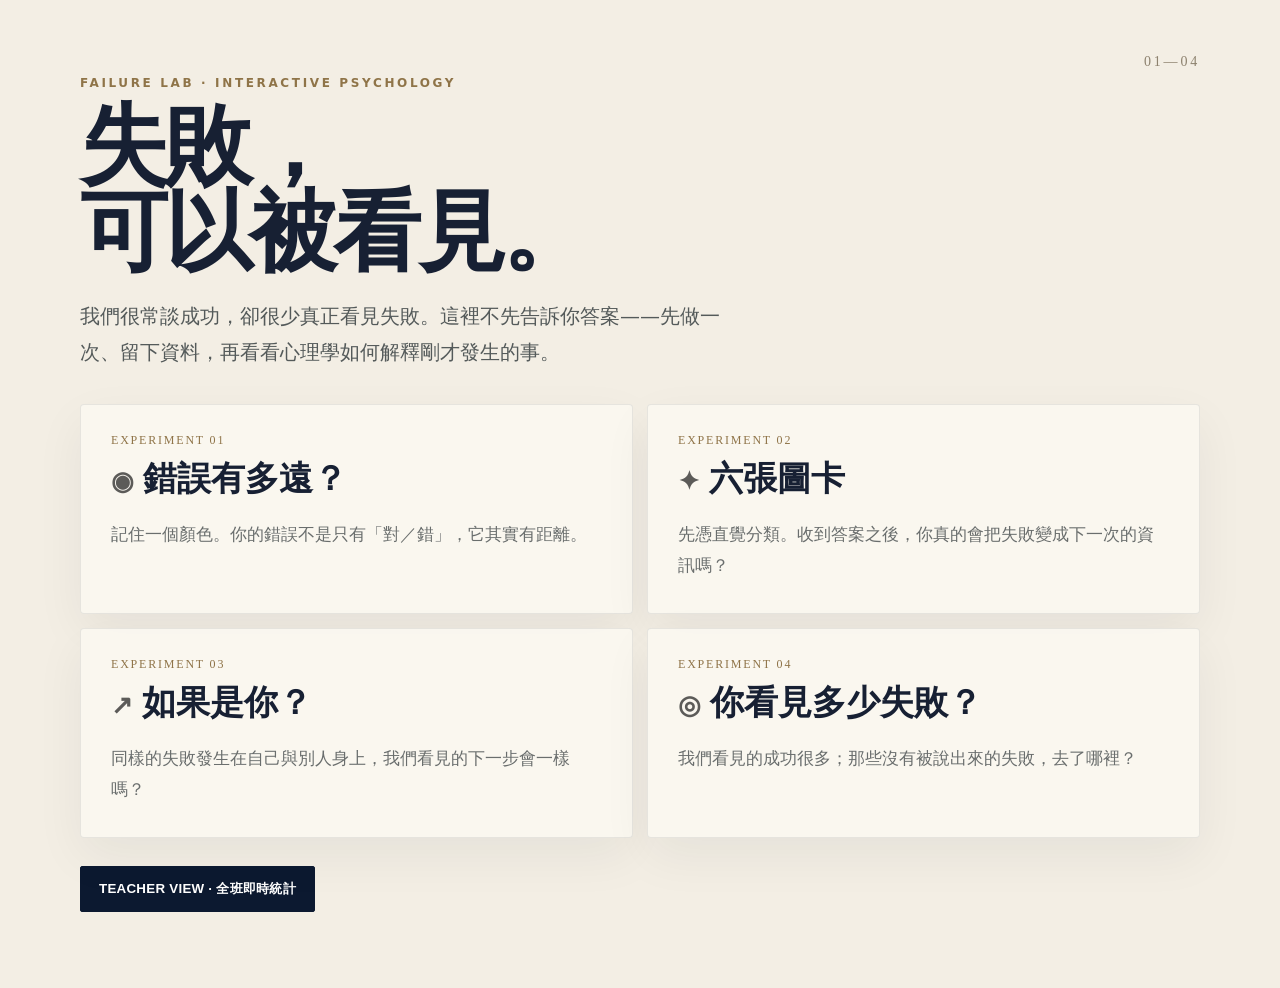
==== commit 1ebaf268: "Add files via upload" ====
--- a/index.html
+++ b/index.html
@@ -1,8 +1,14 @@
-<!doctype html><html lang="zh-Hant"><head><meta charset="utf-8"><meta name="viewport" content="width=device-width,initial-scale=1"><title>Failure Lab｜失敗學互動實驗室</title><link rel="stylesheet" href="assets/css/app.css"></head><body>
-<main class="wrap hero"><div><div class="k">FAILURE LAB</div><h1>失敗，可以被看見。</h1><p>先經歷，再理解。先留下自己的資料，最後才揭曉心理學研究。</p>
+<!doctype html><html lang="zh-Hant"><head><meta charset="utf-8"><meta name="viewport" content="width=device-width,initial-scale=1">
+<title>Failure Lab｜失敗學互動實驗室</title><link rel="stylesheet" href="assets/css/app.css"></head><body>
+<main class="wrap hero"><div style="width:100%">
+<div class="k">FAILURE LAB · INTERACTIVE PSYCHOLOGY</div>
+<h1>失敗，<br>可以被看見。</h1>
+<p class="lead">我們很常談成功，卻很少真正看見失敗。這裡不先告訴你答案——先做一次、留下資料，再看看心理學如何解釋剛才發生的事。</p>
 <div class="grid">
-<a class="card" href="lab/color.html"><div class="k">LAB #01</div><h2>🎨 錯誤有多遠？</h2><p>不是只有對或錯；看看你的誤差距離。</p></a>
-<a class="card" href="lab/cards.html"><div class="k">LAB #02</div><h2>🌸 六張圖卡</h2><p>收到回饋後，你真的會更新答案嗎？</p></a>
-<a class="card" href="lab/advice.html"><div class="k">LAB #03</div><h2>💬 如果是你，你會怎麼建議？</h2><p>自己的失敗與別人的失敗，我們處理得一樣嗎？</p></a>
-<a class="card" href="lab/gap.html"><div class="k">LAB #04</div><h2>👀 你看見多少失敗？</h2><p>看不見失敗，不代表失敗沒有發生。</p></a>
-</div><div class="actions"><button onclick="dashboard()">📊 老師：全班即時統計</button></div></div></main><script src="assets/js/db.js"></script></body></html>+<a class="card" href="lab/color.html"><div class="num">EXPERIMENT 01</div><h2><span class="icon">◉</span> 錯誤有多遠？</h2><p>記住一個顏色。你的錯誤不是只有「對／錯」，它其實有距離。</p></a>
+<a class="card" href="lab/cards.html"><div class="num">EXPERIMENT 02</div><h2><span class="icon">✦</span> 六張圖卡</h2><p>先憑直覺分類。收到答案之後，你真的會把失敗變成下一次的資訊嗎？</p></a>
+<a class="card" href="lab/advice.html"><div class="num">EXPERIMENT 03</div><h2><span class="icon">↗</span> 如果是你？</h2><p>同樣的失敗發生在自己與別人身上，我們看見的下一步會一樣嗎？</p></a>
+<a class="card" href="lab/gap.html"><div class="num">EXPERIMENT 04</div><h2><span class="icon">◎</span> 你看見多少失敗？</h2><p>我們看見的成功很多；那些沒有被說出來的失敗，去了哪裡？</p></a>
+</div>
+<div class="actions"><button onclick="dashboard()">TEACHER VIEW · 全班即時統計</button></div>
+</div></main><script src="assets/js/db.js"></script></body></html>
--- a/assets/css/app.css
+++ b/assets/css/app.css
@@ -0,0 +1,55 @@
+
+:root{
+ --navy:#0c1930;--navy2:#122540;--cream:#f3eee4;--paper:#fbf8f1;
+ --gold:#c3a268;--gold2:#8f7448;--ink:#172033;--muted:#6f746f;
+ --line:rgba(195,162,104,.28)
+}
+*{box-sizing:border-box}
+html{scroll-behavior:smooth}
+body{margin:0;font-family:Inter,"Noto Sans TC","PingFang TC","Microsoft JhengHei",system-ui,sans-serif;background:var(--cream);color:var(--ink)}
+body:before{content:"";position:fixed;inset:0;pointer-events:none;opacity:.18;background-image:radial-gradient(#826e4b 0.55px,transparent .55px);background-size:8px 8px}
+.wrap{width:min(1120px,calc(100% - 40px));margin:auto;padding:48px 0;position:relative}
+.k{font-size:12px;font-weight:900;letter-spacing:.22em;text-transform:uppercase;color:var(--gold2)}
+h1{font-family:Georgia,"Noto Serif TC",serif;font-size:clamp(44px,7vw,88px);line-height:.98;letter-spacing:-.04em;margin:14px 0 22px}
+h2{font-family:Georgia,"Noto Serif TC",serif;font-size:clamp(24px,3vw,34px);margin:8px 0 10px}
+p{font-size:17px;line-height:1.8}
+.hero{min-height:100svh;display:flex;align-items:center;padding-top:76px;padding-bottom:76px}
+.hero:after{content:"01—04";position:absolute;right:0;top:54px;font-family:Georgia,serif;font-size:14px;letter-spacing:.2em;color:#8d826f}
+.lead{max-width:650px;font-size:20px;color:#545a5a;margin-bottom:34px}
+.grid{display:grid;grid-template-columns:repeat(2,1fr);gap:14px}
+.card{position:relative;min-height:210px;background:rgba(251,248,241,.86);border:1px solid rgba(23,32,51,.09);border-radius:4px;padding:28px 30px;box-shadow:0 18px 50px rgba(19,29,43,.06);overflow:hidden;transition:.25s ease}
+a.card{text-decoration:none;color:inherit}
+.card:before{content:"";position:absolute;left:0;top:0;width:4px;height:100%;background:var(--gold);transform:scaleY(0);transform-origin:bottom;transition:.25s}
+.card:hover{transform:translateY(-4px);box-shadow:0 22px 60px rgba(19,29,43,.11);border-color:var(--line)}
+.card:hover:before{transform:scaleY(1)}
+.card .num{font-family:Georgia,serif;font-size:12px;letter-spacing:.15em;color:var(--gold2)}
+.card p{color:#6a6e6d;margin-bottom:0}
+.icon{font-size:26px;filter:grayscale(1);opacity:.72}
+.actions{display:flex;gap:10px;flex-wrap:wrap;margin-top:28px}
+button,.btn{appearance:none;border:1px solid var(--navy);border-radius:2px;padding:13px 18px;background:var(--navy);color:#fff;font-weight:800;letter-spacing:.02em;cursor:pointer;text-decoration:none;transition:.2s}
+button:hover,.btn:hover{background:var(--navy2);transform:translateY(-1px)}
+.btn.secondary{background:transparent;color:var(--navy)}
+.labhead{border-bottom:1px solid rgba(23,32,51,.14);padding-bottom:24px;margin-bottom:34px}
+.note,.lecture{background:var(--paper);border:1px solid rgba(23,32,51,.09);border-left:3px solid var(--gold);border-radius:3px;padding:22px 24px;margin:20px 0;box-shadow:0 12px 35px rgba(20,30,45,.05)}
+.dbok{color:#456b5c;font-weight:850}
+.color{height:min(310px,40vh);border-radius:3px;margin:24px 0;box-shadow:0 18px 50px #0001}
+input[type=range]{width:100%;accent-color:var(--navy);margin:22px 0}
+.plantTray{display:grid;grid-template-columns:repeat(3,1fr);gap:14px;margin:24px 0}
+.plantCard{background:var(--paper);border-radius:3px;padding:7px;border:1px solid rgba(23,32,51,.11);cursor:grab;box-shadow:0 10px 25px #0000000b;transition:.2s}
+.plantCard:hover{transform:translateY(-2px);border-color:var(--gold)}
+.plantCard img{width:100%;height:145px;object-fit:cover;border-radius:2px;display:block}
+.plantCard strong{display:block;padding:11px 6px 7px;font-size:16px}
+.seasonGrid{display:grid;grid-template-columns:repeat(4,1fr);gap:12px;margin:26px 0}
+.seasonBox{min-height:200px;border:1px dashed #887b66;border-radius:3px;padding:10px;background:rgba(255,255,255,.28)}
+.seasonBox h3{text-align:center;font-family:Georgia,"Noto Serif TC",serif;color:var(--gold2);font-size:22px;margin:5px}
+.seasonBox .plantCard{margin-top:8px}.seasonBox .plantCard img{height:72px}
+textarea{border:1px solid rgba(23,32,51,.18)!important;background:var(--paper);border-radius:3px!important;outline:none}
+textarea:focus{border-color:var(--gold)!important}
+.topbar{display:flex;justify-content:space-between;align-items:center;margin-bottom:38px}
+.back{color:var(--navy);text-decoration:none;font-weight:800;font-size:14px}
+@media(max-width:760px){
+ .wrap{width:min(100% - 28px,1120px);padding:28px 0}.hero{padding-top:50px}
+ .grid{grid-template-columns:1fr}.card{min-height:170px;padding:23px}
+ .plantTray{grid-template-columns:repeat(2,1fr)}.seasonGrid{grid-template-columns:1fr 1fr}
+ h1{font-size:46px}.lead{font-size:17px}.hero:after{display:none}
+}
